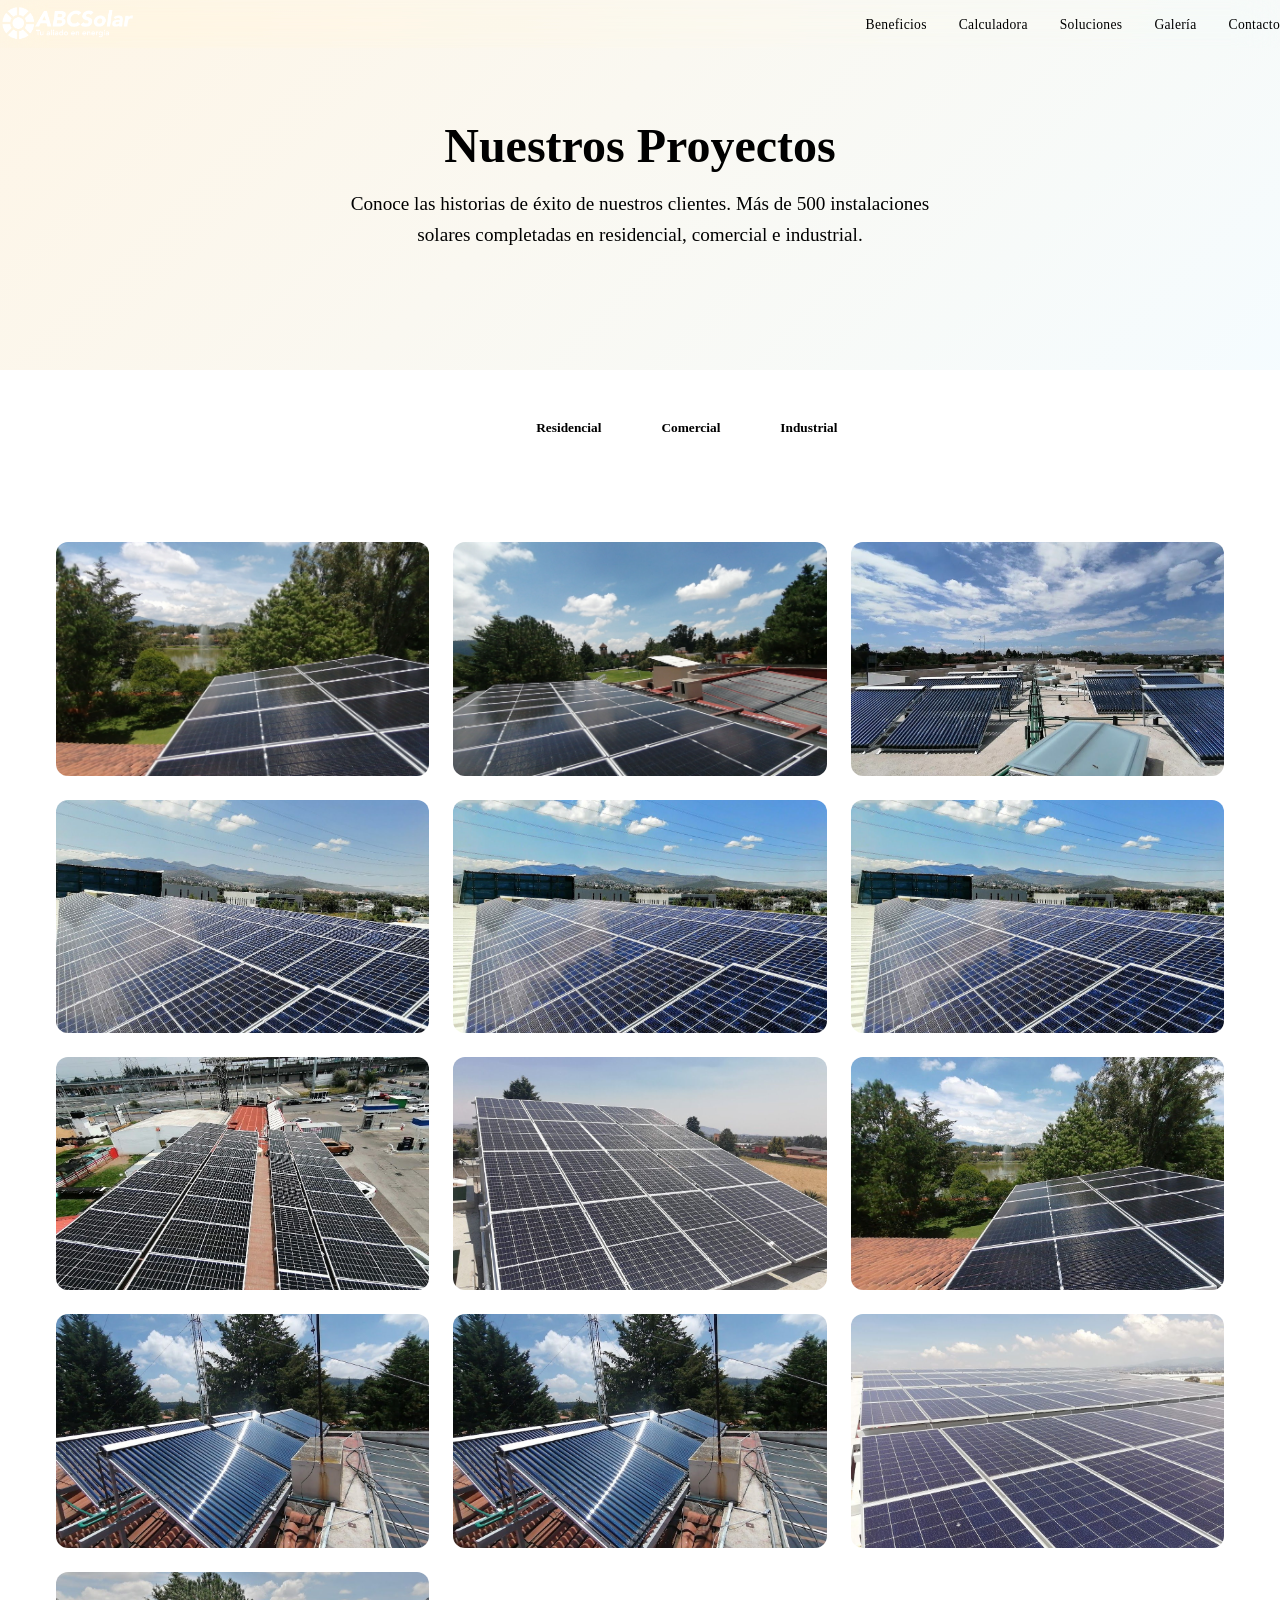
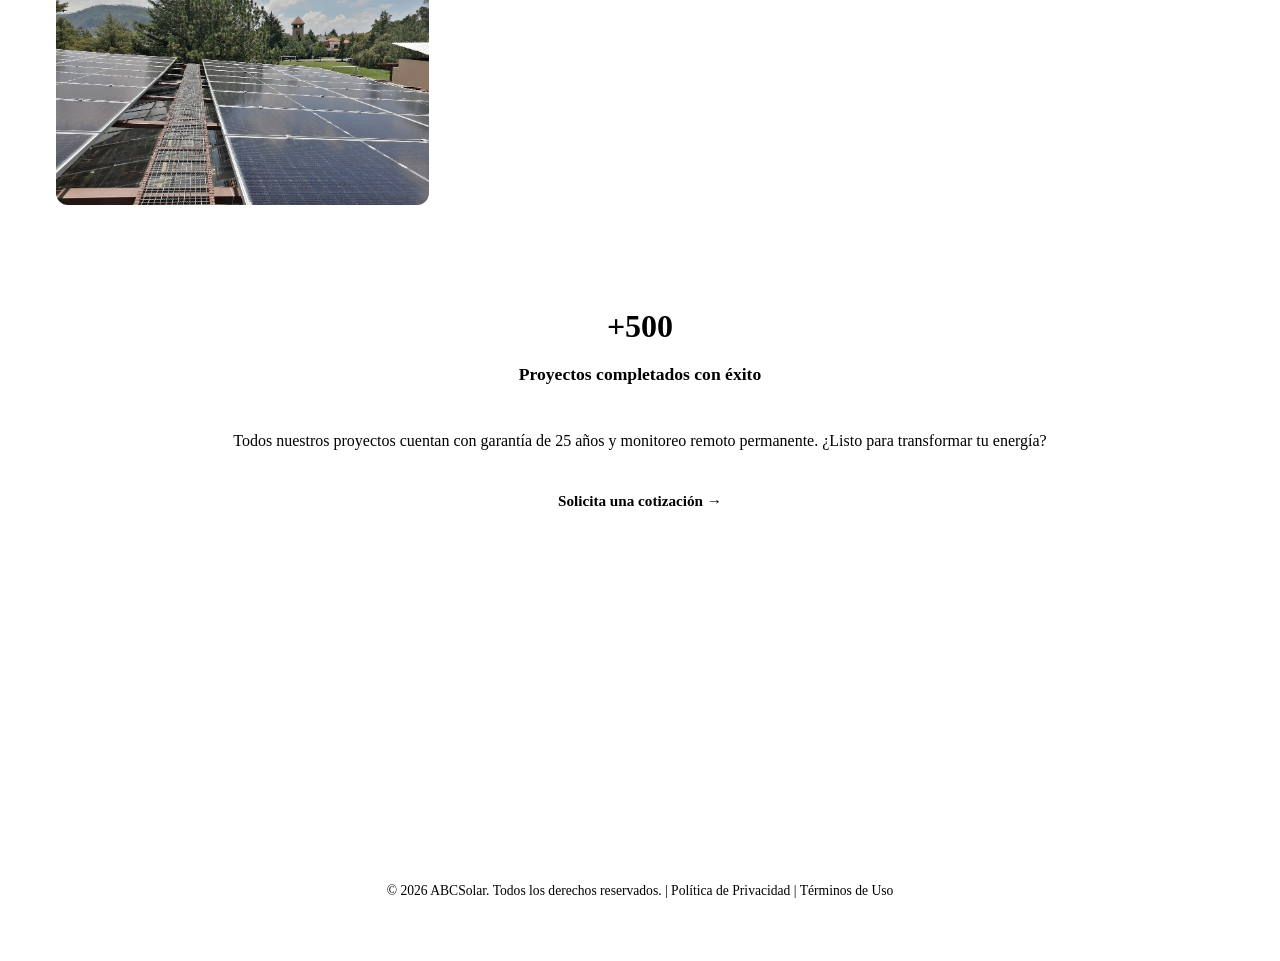
==== galeria.html @ 16ef7f69 "Add files via upload" ====
<!DOCTYPE html>
<html lang="es">
<head>
  <meta charset="UTF-8">
  <meta name="viewport" content="width=device-width, initial-scale=1.0">
  <title>Galería de Proyectos | ABCSolar</title>
  <meta name="description" content="Conoce nuestros proyectos solares completados. +500 instalaciones de éxito en residencial, comercial e industrial.">
  <link rel="stylesheet" href="assets/css/base.css">
  <link rel="stylesheet" href="assets/css/components.css">
  <link rel="stylesheet" href="assets/css/sections.css">
  <link rel="stylesheet" href="assets/css/responsive.css">
  <link rel="stylesheet" href="assets/css/animations.css">
  <style>
    .gallery-full {
      display: grid;
      grid-template-columns: repeat(auto-fit, minmax(300px, 1fr));
      gap: 24px;
      padding: 56px;
      max-width: 1400px;
      margin: 0 auto;
    }

    .gallery-item {
      position: relative;
      overflow: hidden;
      border-radius: 12px;
      aspect-ratio: 16/10;
      cursor: pointer;
      transition: transform 0.3s ease;
    }

    .gallery-item:hover {
      transform: scale(1.05);
    }

    .gallery-item img {
      width: 100%;
      height: 100%;
      object-fit: cover;
    }

    .gallery-item-overlay {
      position: absolute;
      inset: 0;
      background: rgba(0,0,0,0.5);
      display: flex;
      flex-direction: column;
      justify-content: flex-end;
      padding: 24px;
      opacity: 0;
      transition: opacity 0.3s ease;
    }

    .gallery-item:hover .gallery-item-overlay {
      opacity: 1;
    }

    .gallery-item-category {
      font-size: 0.75rem;
      font-weight: 700;
      letter-spacing: 2px;
      text-transform: uppercase;
      color: var(--sun);
      margin-bottom: 8px;
    }

    .gallery-item-title {
      font-size: 1.2rem;
      font-weight: 700;
      color: white;
      margin-bottom: 4px;
    }

    .gallery-item-desc {
      font-size: 0.9rem;
      color: rgba(255,255,255,0.9);
    }

    .filter-buttons {
      display: flex;
      gap: 12px;
      justify-content: center;
      flex-wrap: wrap;
      padding: 40px 56px;
      max-width: 1400px;
      margin: 0 auto;
    }

    .filter-btn {
      padding: 10px 24px;
      border: 2px solid var(--bdr);
      border-radius: 24px;
      background: transparent;
      color: var(--t1);
      font-weight: 600;
      cursor: pointer;
      transition: all 0.3s ease;
    }

    .filter-btn:hover,
    .filter-btn.active {
      background: var(--sun);
      color: white;
      border-color: var(--sun);
    }

    .gallery-stats {
      text-align: center;
      padding: 40px 56px;
      color: var(--t2);
    }

    @media (max-width: 768px) {
      .gallery-full {
        grid-template-columns: 1fr;
        padding: 20px;
        gap: 16px;
      }

      .filter-buttons {
        padding: 20px;
      }

      .gallery-stats {
        padding: 20px;
      }
    }
  </style>
</head>
<body>
  <!-- NAV -->
  <nav id="nav">
    <a href="index.html" class="nav-logo"><img src="public/logo-abc-full.png" id="navLogo" alt="ABCSolar" style="height:48px;width:auto;object-fit:contain"></a>
    <ul class="nav-links">
      <li><a href="index.html#beneficios">Beneficios</a></li>
      <li><a href="index.html#calculadora">Calculadora</a></li>
      <li><a href="index.html#para-quien">Soluciones</a></li>
      <li><a href="galeria.html">Galería</a></li>
      <li><a href="index.html#contacto">Contacto</a></li>
    </ul>
    <button class="ham" onclick="openMob()"><span></span><span></span><span></span></button>
  </nav>

  <!-- MOBILE MENU -->
  <div id="mobMenu" class="mob-menu">
    <a href="index.html#beneficios" onclick="closeMob()">Beneficios</a>
    <a href="index.html#calculadora" onclick="closeMob()">Calculadora</a>
    <a href="index.html#para-quien" onclick="closeMob()">Soluciones</a>
    <a href="galeria.html" onclick="closeMob()">Galería</a>
    <a href="index.html#contacto" onclick="closeMob()">Contacto</a>
  </div>

  <!-- HERO -->
  <section style="padding:120px 56px;text-align:center;background:linear-gradient(135deg,rgba(245,158,11,.1),rgba(56,189,248,.05))">
    <h1 style="font-family:'Playfair Display',serif;font-size:3rem;font-weight:900;margin-bottom:16px">Nuestros Proyectos</h1>
    <p style="font-size:1.2rem;color:var(--t2);max-width:600px;margin:0 auto">
      Conoce las historias de éxito de nuestros clientes. Más de 500 instalaciones solares completadas en residencial, comercial e industrial.
    </p>
  </section>

  <!-- FILTROS -->
  <div class="filter-buttons">
    <button class="filter-btn active" onclick="filterGallery('all')">Todos</button>
    <button class="filter-btn" onclick="filterGallery('residencial')">Residencial</button>
    <button class="filter-btn" onclick="filterGallery('comercial')">Comercial</button>
    <button class="filter-btn" onclick="filterGallery('industrial')">Industrial</button>
  </div>

  <!-- GALERÍA -->
  <div class="gallery-full">
    <!-- Residencial -->
    <div class="gallery-item residencial" onclick="viewImage(this)">
      <img loading="lazy" src="assets/images/projects/proyecto-residencial-1.jpg" alt="Casa con vista panorámica">
      <div class="gallery-item-overlay">
        <div class="gallery-item-category">Residencial</div>
        <div class="gallery-item-title">Casa con vista panorámica</div>
        <div class="gallery-item-desc">Instalación en zona premium con vista despejada</div>
      </div>
    </div>

    <div class="gallery-item residencial" onclick="viewImage(this)">
      <img loading="lazy" src="assets/images/projects/proyecto-residencial-2.jpg" alt="Casa moderna con paneles">
      <div class="gallery-item-overlay">
        <div class="gallery-item-category">Residencial</div>
        <div class="gallery-item-title">Casa moderna</div>
        <div class="gallery-item-desc">Integración perfecta de paneles solares</div>
      </div>
    </div>

    <div class="gallery-item residencial" onclick="viewImage(this)">
      <img loading="lazy" src="assets/images/projects/proyecto-residencial-3.jpg" alt="Vivienda residencial">
      <div class="gallery-item-overlay">
        <div class="gallery-item-category">Residencial</div>
        <div class="gallery-item-title">Vivienda residencial</div>
        <div class="gallery-item-desc">Sistema de energía limpia para el hogar</div>
      </div>
    </div>

    <!-- Comercial -->
    <div class="gallery-item comercial" onclick="viewImage(this)">
      <img loading="lazy" src="assets/images/projects/proyecto-comercial-1.jpg" alt="Instalación comercial">
      <div class="gallery-item-overlay">
        <div class="gallery-item-category">Comercial</div>
        <div class="gallery-item-title">Espacio comercial grande</div>
        <div class="gallery-item-desc">Instalación a gran escala para negocios</div>
      </div>
    </div>

    <div class="gallery-item comercial" onclick="viewImage(this)">
      <img loading="lazy" src="assets/images/projects/proyecto-comercial-2.jpg" alt="Edificio comercial">
      <div class="gallery-item-overlay">
        <div class="gallery-item-category">Comercial</div>
        <div class="gallery-item-title">Edificio comercial</div>
        <div class="gallery-item-desc">Múltiples paneles para máxima producción</div>
      </div>
    </div>

    <div class="gallery-item comercial" onclick="viewImage(this)">
      <img loading="lazy" src="assets/images/projects/proyecto-comercial-3.jpg" alt="Centro comercial">
      <div class="gallery-item-overlay">
        <div class="gallery-item-category">Comercial</div>
        <div class="gallery-item-title">Centro comercial</div>
        <div class="gallery-item-desc">Solución integral para negocios múltiples</div>
      </div>
    </div>

    <!-- Industrial -->
    <div class="gallery-item industrial" onclick="viewImage(this)">
      <img loading="lazy" src="assets/images/projects/proyecto-industrial-1.jpg" alt="Instalación industrial">
      <div class="gallery-item-overlay">
        <div class="gallery-item-category">Industrial</div>
        <div class="gallery-item-title">Nave industrial</div>
        <div class="gallery-item-desc">Sistema de alta capacidad para manufactura</div>
      </div>
    </div>

    <div class="gallery-item industrial" onclick="viewImage(this)">
      <img loading="lazy" src="assets/images/projects/proyecto-industrial-2.jpg" alt="Planta industrial">
      <div class="gallery-item-overlay">
        <div class="gallery-item-category">Industrial</div>
        <div class="gallery-item-title">Planta industrial</div>
        <div class="gallery-item-desc">Generación de energía a escala industrial</div>
      </div>
    </div>

    <!-- Techos -->
    <div class="gallery-item residencial" onclick="viewImage(this)">
      <img loading="lazy" src="assets/images/projects/proyecto-techo-1.jpg" alt="Instalación en techo">
      <div class="gallery-item-overlay">
        <div class="gallery-item-category">Residencial</div>
        <div class="gallery-item-title">Instalación en techo</div>
        <div class="gallery-item-desc">Aprovechamiento máximo del espacio disponible</div>
      </div>
    </div>

    <div class="gallery-item residencial" onclick="viewImage(this)">
      <img loading="lazy" src="assets/images/projects/proyecto-techo-2.jpg" alt="Techo solar">
      <div class="gallery-item-overlay">
        <div class="gallery-item-category">Residencial</div>
        <div class="gallery-item-title">Sistema en techo</div>
        <div class="gallery-item-desc">Instalación profesional y limpia</div>
      </div>
    </div>

    <!-- Detalles -->
    <div class="gallery-item industrial" onclick="viewImage(this)">
      <img loading="lazy" src="assets/images/projects/proyecto-detalle-1.jpg" alt="Detalle técnico">
      <div class="gallery-item-overlay">
        <div class="gallery-item-category">Industrial</div>
        <div class="gallery-item-title">Detalle de paneles</div>
        <div class="gallery-item-desc">Calidad y precisión en cada instalación</div>
      </div>
    </div>

    <div class="gallery-item comercial" onclick="viewImage(this)">
      <img loading="lazy" src="assets/images/projects/proyecto-panel-detalle.jpg" alt="Paneles en detalle">
      <div class="gallery-item-overlay">
        <div class="gallery-item-category">Comercial</div>
        <div class="gallery-item-title">Paneles profesionales</div>
        <div class="gallery-item-desc">Tecnología de punta en cada proyecto</div>
      </div>
    </div>

    <div class="gallery-item comercial" onclick="viewImage(this)">
      <img loading="lazy" src="assets/images/projects/proyecto-instalacion-1.jpg" alt="Proceso de instalación">
      <div class="gallery-item-overlay">
        <div class="gallery-item-category">Comercial</div>
        <div class="gallery-item-title">Instalación profesional</div>
        <div class="gallery-item-desc">Técnicos certificados en cada proyecto</div>
      </div>
    </div>
  </div>

  <!-- ESTADÍSTICAS -->
  <div class="gallery-stats">
    <div style="font-size:2rem;font-weight:900;color:var(--sun);margin-bottom:8px">+500</div>
    <div style="font-size:1.1rem;font-weight:600">Proyectos completados con éxito</div>
    <div style="margin-top:20px;padding-top:20px;border-top:1px solid var(--bdr)">
      <p>Todos nuestros proyectos cuentan con garantía de 25 años y monitoreo remoto permanente. ¿Listo para transformar tu energía?</p>
      <a href="index.html#contacto" class="btn-primary" style="margin-top:20px;display:inline-block">Solicita una cotización →</a>
    </div>
  </div>

  <!-- FOOTER -->
  <footer id="footer">
    <div class="footer-grid stg">
      <div>
        <div class="footer-logo"><img src="public/logo-abc-icon.png" id="footerLogo" alt="ABCSolar" style="height:60px;width:auto;object-fit:contain"></div>
        <p style="color:var(--t2);margin-top:16px;font-size:.95rem">Tu aliado en energía solar. Instalaciones profesionales con garantía real y atención post-venta activa.</p>
      </div>
      <div>
        <div class="footer-col-title">Navegación</div>
        <ul class="footer-links">
          <li><a href="index.html#beneficios">Beneficios</a></li>
          <li><a href="index.html#para-quien">Soluciones</a></li>
          <li><a href="index.html#calculadora">Calculadora</a></li>
          <li><a href="galeria.html">Galería de proyectos</a></li>
        </ul>
      </div>
      <div>
        <div class="footer-col-title">Contacto</div>
        <ul class="footer-links">
          <li><a href="tel:+527226220941">📞 7226220941</a></li>
          <li><a href="mailto:contacto@abcsolar.com.mx">✉️ contacto@abcsolar.com.mx</a></li>
          <li><a href="#contacto">📍 Toluca, Estado de México</a></li>
          <li><a href="https://wa.me/527226220941" target="_blank" rel="noopener">💬 WhatsApp</a></li>
        </ul>
      </div>
      <div>
        <div class="footer-col-title">Síguenos</div>
        <div class="footer-social">
          <a href="https://www.facebook.com/ABCSTechnologies" target="_blank" rel="noopener" class="soc-link" title="Facebook"><svg width="15" height="15" viewBox="0 0 24 24" fill="currentColor"><path d="M24 12.073c0-6.627-5.373-12-12-12s-12 5.373-12 12c0 5.99 4.388 10.954 10.125 11.854v-8.385H7.078v-3.47h3.047V9.43c0-3.007 1.792-4.669 4.533-4.669 1.312 0 2.686.235 2.686.235v2.953H15.83c-1.491 0-1.956.925-1.956 1.874v2.25h3.328l-.532 3.47h-2.796v8.385C19.612 23.027 24 18.062 24 12.073z"/></svg></a>
          <a href="https://www.instagram.com/abcsolar_/" target="_blank" rel="noopener" class="soc-link" title="Instagram"><svg width="15" height="15" viewBox="0 0 24 24" fill="currentColor"><path d="M12 2.163c3.204 0 3.584.012 4.85.07 3.252.148 4.771 1.691 4.919 4.919.058 1.265.069 1.645.069 4.849 0 3.205-.012 3.584-.069 4.849-.149 3.225-1.664 4.771-4.919 4.919-1.266.058-1.644.07-4.85.07-3.204 0-3.584-.012-4.849-.07-3.26-.149-4.771-1.699-4.919-4.92-.058-1.265-.07-1.644-.07-4.849 0-3.204.013-3.583.07-4.849.149-3.227 1.664-4.771 4.919-4.919 1.266-.057 1.645-.069 4.849-.069zM12 0C8.741 0 8.333.014 7.053.072 2.695.272.273 2.69.073 7.052.014 8.333 0 8.741 0 12c0 3.259.014 3.668.072 4.948.2 4.358 2.618 6.78 6.98 6.98C8.333 23.986 8.741 24 12 24c3.259 0 3.668-.014 4.948-.072 4.354-.2 6.782-2.618 6.979-6.98.059-1.28.073-1.689.073-4.948 0-3.259-.014-3.667-.072-4.947-.196-4.354-2.617-6.78-6.979-6.98C15.668.014 15.259 0 12 0zm0 5.838a6.162 6.162 0 100 12.324 6.162 6.162 0 000-12.324zM12 16a4 4 0 110-8 4 4 0 010 8zm6.406-11.845a1.44 1.44 0 100 2.881 1.44 1.44 0 000-2.881z"/></svg></a>
        </div>
      </div>
    </div>
    <div style="text-align:center;padding:32px;color:var(--t2);border-top:1px solid var(--bdr);margin-top:32px;font-size:.85rem">
      <p>© 2026 ABCSolar. Todos los derechos reservados. | <a href="#" style="color:var(--sun);text-decoration:none">Política de Privacidad</a> | <a href="#" style="color:var(--sun);text-decoration:none">Términos de Uso</a></p>
    </div>
  </footer>

  <script src="assets/js/nav-mobile.js"></script>
  <script>
    function filterGallery(category) {
      const items = document.querySelectorAll('.gallery-item');
      const buttons = document.querySelectorAll('.filter-btn');

      buttons.forEach(btn => btn.classList.remove('active'));
      event.target.classList.add('active');

      items.forEach(item => {
        if (category === 'all' || item.classList.contains(category)) {
          item.style.display = 'block';
          item.style.animation = 'fadeIn 0.3s ease';
        } else {
          item.style.display = 'none';
        }
      });
    }

    function viewImage(element) {
      const img = element.querySelector('img').src;
      const title = element.querySelector('.gallery-item-title').textContent;
      alert(`${title}\n\nVer en tamaño completo.\n\n(Esta funcionalidad se puede expandir con lightbox)`);
    }
  </script>
</body>
</html>
---- assets/css/base.css ----
/* ══════════════════════════════════════════════════════════════════════
   BASE STYLES — Reset & Foundations
═════════════════════════════════════════════════════════════════════ */

*,
*::before,
*::after {
  box-sizing: border-box;
  margin: 0;
  padding: 0;
}

html {
  scroll-behavior: smooth;
}

body {
  font-family: var(--ff-body);
  background: var(--bg0);
  color: var(--t1);
  overflow-x: hidden;
  transition: background var(--transition-normal), color var(--transition-normal);
  line-height: 1.6;
}

h1,
h2,
h3,
h4,
h5,
h6 {
  font-family: var(--ff-display);
  color: var(--t0);
  line-height: 1.1;
  font-weight: 900;
}

a {
  text-decoration: none;
  color: inherit;
}

img {
  display: block;
  width: 100%;
  object-fit: cover;
}

button {
  font-family: var(--ff-body);
  cursor: pointer;
}

input,
select,
textarea {
  font-family: var(--ff-body);
}

/* Accessibility */
@media (prefers-reduced-motion: reduce) {
  *,
  *::before,
  *::after {
    animation-duration: 0.01ms !important;
    animation-iteration-count: 1 !important;
    transition-duration: 0.01ms !important;
  }
}
---- assets/css/components.css ----
/* ══════════════════════════════════════════════════════════════════════
   COMPONENTS — Buttons, Cards, Nav, Forms
═════════════════════════════════════════════════════════════════════ */

/* ══ NAVIGATION ══ */
nav {
  position: fixed;
  top: 0;
  left: 0;
  right: 0;
  z-index: 300;
  display: flex;
  align-items: center;
  justify-content: space-between;
  gap: var(--space-lg);
  padding: var(--space-md) var(--space-6xl);
  background: var(--nav-bg);
  backdrop-filter: blur(20px) saturate(1.5);
  border-bottom: 1px solid var(--bdr);
  transition: padding var(--transition-normal), background var(--transition-normal);
}

nav.slim {
  padding: 10px var(--space-6xl);
}

.nav-logo img {
  height: 32px;
  filter: brightness(0) invert(1);
  transition: filter var(--transition-normal);
}

[data-theme="light"] .nav-logo img {
  filter: none;
}

.nav-links {
  display: flex;
  align-items: center;
  gap: 32px;
  list-style: none;
}

.nav-links a {
  font-size: 0.85rem;
  font-weight: 500;
  color: var(--t2);
  transition: color var(--transition-normal);
  letter-spacing: 0.3px;
}

.nav-links a:hover {
  color: var(--sun);
}

.nav-r {
  display: flex;
  align-items: center;
  gap: var(--space-md);
}

.ham {
  display: none;
  flex-direction: column;
  gap: 5px;
  cursor: pointer;
  padding: 4px;
}

.ham span {
  display: block;
  width: 22px;
  height: 2px;
  background: var(--t0);
  border-radius: 2px;
  transition: var(--transition-normal);
}

/* Mobile Menu */
.mob-menu {
  display: none;
  position: fixed;
  inset: 0;
  background: var(--bg0);
  z-index: 290;
  flex-direction: column;
  align-items: center;
  justify-content: center;
  gap: 32px;
}

.mob-menu.open {
  display: flex;
}

.mob-menu a {
  font-family: var(--ff-display);
  font-size: 2rem;
  font-weight: 700;
  color: var(--t0);
  transition: color var(--transition-normal);
}

.mob-menu a:hover {
  color: var(--sun);
}

.mob-close {
  position: absolute;
  top: 20px;
  right: 24px;
  font-size: 2rem;
  background: none;
  border: none;
  color: var(--t2);
  cursor: pointer;
}

/* ══ BUTTONS ══ */
.btn-cta {
  background: var(--sun);
  color: var(--tinv);
  padding: 10px 22px;
  border-radius: var(--radius-sm);
  font-weight: 700;
  font-size: 0.85rem;
  border: none;
  cursor: pointer;
  transition: background var(--transition-normal), transform var(--transition-fast),
    box-shadow var(--transition-normal);
  white-space: nowrap;
  font-family: var(--ff-body);
}

.btn-cta:hover {
  background: var(--sun-d);
  transform: translateY(-1px);
  box-shadow: 0 6px 20px var(--sun-glow);
}

.btn-primary {
  background: var(--sun);
  color: var(--tinv);
  padding: 15px 32px;
  border-radius: var(--radius-md);
  font-family: var(--ff-body);
  font-weight: 700;
  font-size: 0.95rem;
  border: none;
  cursor: pointer;
  display: inline-flex;
  align-items: center;
  gap: var(--space-sm);
  transition: transform var(--transition-normal), background var(--transition-normal),
    box-shadow var(--transition-normal);
}

.btn-primary:hover {
  background: var(--sun-d);
  transform: translateY(-2px);
  box-shadow: 0 10px 30px var(--sun-glow);
}

.btn-outline {
  background: transparent;
  color: var(--t0);
  padding: 15px 32px;
  border-radius: var(--radius-md);
  font-family: var(--ff-body);
  font-weight: 600;
  font-size: 0.95rem;
  border: 1px solid var(--bdr);
  cursor: pointer;
  display: inline-flex;
  align-items: center;
  gap: var(--space-sm);
  transition: border-color var(--transition-normal), background var(--transition-normal);
}

.btn-outline:hover {
  border-color: var(--sky);
  background: rgba(56, 189, 248, 0.06);
}

.theme-btn {
  width: 38px;
  height: 38px;
  border-radius: 50%;
  border: 1px solid var(--bdr);
  background: transparent;
  color: var(--t1);
  cursor: pointer;
  display: flex;
  align-items: center;
  justify-content: center;
  font-size: 0.95rem;
  transition: border-color var(--transition-normal), transform var(--transition-slow),
    background var(--transition-normal);
}

.theme-btn:hover {
  border-color: var(--sun);
  transform: rotate(30deg);
  background: var(--sun-glow);
}

/* ══ CARDS ══ */
.card {
  background: var(--card);
  border: 1px solid var(--bdr);
  border-radius: var(--radius-xl);
  padding: 28px;
  position: relative;
  overflow: hidden;
  transition: transform var(--transition-slow), box-shadow var(--transition-slow),
    border-color var(--transition-slow);
}

.card:hover {
  transform: translateY(-4px);
  box-shadow: var(--shadow);
  border-color: var(--bdr-g);
}

/* ══ FORMS ══ */
.form {
  display: flex;
  flex-direction: column;
  gap: var(--space-md);
}

.form-row {
  display: grid;
  grid-template-columns: 1fr 1fr;
  gap: var(--space-md);
}

.form-field {
  display: flex;
  flex-direction: column;
  gap: 5px;
}

.form-field label {
  font-size: 0.78rem;
  font-weight: 600;
  color: var(--t2);
}

.form-field input,
.form-field select,
.form-field textarea {
  background: var(--inp);
  border: 1px solid var(--bdr);
  border-radius: var(--radius-lg);
  color: var(--t0);
  padding: 11px 14px;
  font-size: 0.92rem;
  outline: none;
  transition: border-color var(--transition-normal);
  resize: none;
}

.form-field input:placeholder,
.form-field textarea::placeholder {
  color: var(--t2);
}

.form-field input:focus,
.form-field select:focus,
.form-field textarea:focus {
  border-color: var(--sun);
}

.form-field select option {
  background: var(--card);
}

/* ══ THEME TOGGLE ══ */
.theme-btn:focus-visible {
  outline: 2px solid var(--sun);
  outline-offset: 6px;
}
---- assets/css/sections.css ----
/* ══════════════════════════════════════════════════════════════════════
   SECTIONS — Page Layouts (Hero, Benefits, Footer, etc.)
═════════════════════════════════════════════════════════════════════ */

/* SECTION BASE */
section {
  padding: 100px 56px;
  position: relative;
}

.s-tag {
  font-size: 0.72rem;
  font-weight: 700;
  letter-spacing: 3px;
  text-transform: uppercase;
  color: var(--sun);
  margin-bottom: 14px;
}

.s-title {
  font-size: clamp(2rem, 3vw, 3rem);
  font-weight: 900;
  letter-spacing: -1px;
}

.s-sub {
  font-size: 1rem;
  color: var(--t2);
  line-height: 1.8;
  margin-top: 14px;
  max-width: 540px;
  font-weight: 400;
}

/* ══ HERO SECTION ══ */
#hero {
  min-height: 100vh;
  position: relative;
  overflow: hidden;
  display: grid;
  grid-template-columns: 1fr 1fr;
  align-items: center;
  padding: 0 56px;
  padding-top: 88px;
}

.hero-bg {
  position: absolute;
  inset: 0;
  z-index: 0;
  background: radial-gradient(ellipse 70% 60% at 30% 50%, var(--g1), transparent 65%),
    radial-gradient(ellipse 50% 50% at 80% 30%, var(--g2), transparent 65%), var(--bg0);
  animation: heroPulse 9s ease-in-out infinite alternate;
}

@keyframes heroPulse {
  from {
    background: radial-gradient(ellipse 70% 60% at 30% 50%, rgba(245, 158, 11, 0.12),
        transparent 65%),
      radial-gradient(ellipse 50% 50% at 80% 30%, rgba(56, 189, 248, 0.08), transparent 65%),
      var(--bg0);
  }
  to {
    background: radial-gradient(ellipse 80% 65% at 35% 45%, rgba(245, 158, 11, 0.18),
        transparent 65%),
      radial-gradient(ellipse 55% 55% at 75% 35%, rgba(56, 189, 248, 0.12), transparent 65%),
      var(--bg0);
  }
}

.hero-grid-lines {
  position: absolute;
  inset: 0;
  z-index: 0;
  background-image: linear-gradient(rgba(56, 189, 248, 0.04) 1px, transparent 1px),
    linear-gradient(90deg, rgba(56, 189, 248, 0.04) 1px, transparent 1px);
  background-size: 70px 70px;
  mask-image: radial-gradient(ellipse 90% 90% at 50% 50%, black 20%, transparent 100%);
}

.hero-left {
  position: relative;
  z-index: 1;
  padding: 60px 0;
}

.hero-badge {
  display: inline-flex;
  align-items: center;
  gap: var(--space-sm);
  background: rgba(245, 158, 11, 0.1);
  border: 1px solid rgba(245, 158, 11, 0.3);
  border-radius: var(--radius-full);
  padding: 6px 16px;
  font-size: 0.78rem;
  font-weight: 600;
  color: var(--sun);
  letter-spacing: 0.5px;
  margin-bottom: 28px;
  animation: fadeUp 0.6s ease both;
}

.dot-pulse {
  width: 7px;
  height: 7px;
  background: var(--sun);
  border-radius: 50%;
  animation: pulse 1.6s infinite;
}

.hero-title {
  font-size: clamp(2.8rem, 4.5vw, 5.2rem);
  font-weight: 900;
  letter-spacing: -2px;
  margin-bottom: 22px;
  animation: fadeUp 0.7s ease 0.1s both;
}

.hero-title .line2 {
  color: var(--sun);
  display: block;
}

.hero-title .line3 {
  color: var(--sky);
  display: block;
}

.hero-desc {
  font-size: 1.05rem;
  color: var(--t2);
  line-height: 1.8;
  max-width: 480px;
  margin-bottom: 36px;
  animation: fadeUp 0.7s ease 0.2s both;
  font-weight: 400;
}

.hero-desc strong {
  color: var(--sun);
  font-weight: 700;
}

.hero-btns {
  display: flex;
  gap: 14px;
  flex-wrap: wrap;
  animation: fadeUp 0.7s ease 0.3s both;
}

.hero-stats {
  display: grid;
  grid-template-columns: repeat(2, 1fr);
  gap: 16px;
  margin-top: 52px;
  padding-top: 40px;
  border-top: 1px solid var(--bdr);
  animation: fadeUp 0.7s ease 0.45s both;
}

.stat-box {}

.stat-n {
  font-family: var(--ff-display);
  font-size: 2.4rem;
  font-weight: 900;
  color: var(--sun);
  line-height: 1;
}

.stat-l {
  font-size: 0.8rem;
  color: var(--t2);
  margin-top: 3px;
  font-weight: 400;
}

.hero-right {
  position: relative;
  z-index: 1;
  height: 100vh;
  padding: 88px 0 40px;
}

.hero-mosaic {
  display: grid;
  grid-template-columns: 1fr 1fr;
  grid-template-rows: 1fr 1fr 1fr;
  gap: 10px;
  height: 100%;
}

.mosaic-img {
  border-radius: var(--radius-xl);
  overflow: hidden;
  position: relative;
}

.mosaic-img img {
  width: 100%;
  height: 100%;
  object-fit: cover;
  transition: transform 0.5s;
}

.mosaic-img:hover img {
  transform: scale(1.05);
}

.mosaic-img.span2 {
  grid-column: 1 / 3;
}

.mosaic-img.tall {
  grid-row: 1 / 3;
}

.mosaic-overlay {
  position: absolute;
  inset: 0;
  background: linear-gradient(0deg, rgba(4, 8, 15, 0.7), transparent 60%);
  z-index: 1;
}

.mosaic-tag {
  position: absolute;
  bottom: 12px;
  left: 14px;
  z-index: 2;
  font-size: 0.72rem;
  font-weight: 700;
  letter-spacing: 1.5px;
  text-transform: uppercase;
  color: #fff;
  background: rgba(245, 158, 11, 0.85);
  padding: 4px 10px;
  border-radius: 4px;
}

/* ══ RIBBON ══ */
.ribbon {
  background: linear-gradient(90deg, var(--sun-d), var(--sun), var(--sun-d));
  padding: 11px 56px;
  display: flex;
  align-items: center;
  justify-content: center;
  gap: 10px;
  font-size: 0.85rem;
  font-weight: 600;
  color: var(--tinv);
  flex-wrap: wrap;
  text-align: center;
}

.ribbon strong {
  font-weight: 800;
}

/* ══ NUMBERS STRIP ══ */
#numbers {
  background: linear-gradient(135deg, var(--sun-d), var(--sun), #FCD34D);
  padding: 56px;
}

.numbers-grid {
  display: grid;
  grid-template-columns: repeat(4, 1fr);
  gap: 32px;
}

.num-item {
  text-align: center;
}

.num-val {
  font-family: var(--ff-display);
  font-size: 3.2rem;
  font-weight: 900;
  color: #fff;
  line-height: 1;
}

.num-label {
  font-size: 0.85rem;
  color: rgba(255, 255, 255, 0.8);
  margin-top: 6px;
  font-weight: 500;
}

/* ══ BENEFITS - BENTO GRID ══ */
#beneficios {
  background: var(--bg1);
}

.bento {
  display: grid;
  grid-template-columns: repeat(3, 1fr);
  gap: 16px;
  margin-top: 56px;
}

.bento-card {
  background: var(--card);
  border: 1px solid var(--bdr);
  border-radius: var(--radius-xl);
  padding: 28px;
  position: relative;
  overflow: hidden;
  transition: transform var(--transition-slow), box-shadow var(--transition-slow),
    border-color var(--transition-slow);
  cursor: default;
  display: flex;
  flex-direction: column;
  gap: var(--space-md);
}

.bento-card::before {
  content: '';
  position: absolute;
  top: 0;
  left: 0;
  right: 0;
  height: 3px;
  background: linear-gradient(90deg, var(--sun), var(--sky));
  opacity: 0;
  transition: opacity var(--transition-slow);
}

.bento-card:hover {
  transform: translateY(-5px);
  box-shadow: var(--shadow);
  border-color: var(--bdr-g);
}

.bento-card:hover::before {
  opacity: 1;
}

.bento-card.featured {
  grid-column: 1 / 2;
  grid-row: 1 / 3;
  background: linear-gradient(135deg, rgba(245, 158, 11, 0.12), rgba(56, 189, 248, 0.05));
  border-color: var(--bdr-g);
  justify-content: center;
  align-items: flex-start;
}

.bento-card.wide {
  grid-column: 2 / 4;
}

.bc-icon {
  font-size: 1.6rem;
  width: 48px;
  height: 48px;
  border-radius: var(--radius-lg);
  flex-shrink: 0;
  background: rgba(245, 158, 11, 0.1);
  border: 1px solid rgba(245, 158, 11, 0.2);
  display: flex;
  align-items: center;
  justify-content: center;
}

.bc-icon svg {
  width: 22px;
  height: 22px;
  stroke: var(--sun);
  fill: none;
  stroke-width: 2;
  stroke-linecap: round;
  stroke-linejoin: round;
}

.bc-title {
  font-family: var(--ff-display);
  font-size: 1.1rem;
  font-weight: 700;
  color: var(--t0);
  margin: 0;
}

.bc-text {
  font-size: 0.88rem;
  color: var(--t2);
  line-height: 1.65;
  margin: 0;
}

.bc-num {
  font-family: var(--ff-display);
  font-size: 5rem;
  font-weight: 900;
  color: var(--sun);
  line-height: 1;
}

.bc-header {
  display: flex;
  align-items: center;
  gap: 14px;
}

.bento-card.wide .wide-grid {
  display: grid;
  grid-template-columns: 1fr 1fr;
  gap: 24px;
}

.bento-card.wide .wide-item {
  display: flex;
  flex-direction: column;
  gap: 10px;
}

.bento-card.wide .bc-header {
  margin-bottom: 4px;
}

/* ══ FOOTER ══ */
footer {
  background: var(--bg0);
  border-top: 1px solid var(--bdr);
  padding: 64px 56px 28px;
}

[data-theme="dark"] footer {
  background: #020609;
}

.footer-grid {
  display: grid;
  grid-template-columns: 2.2fr 1fr 1fr 1fr;
  gap: 48px;
  margin-bottom: 48px;
}

.footer-logo img {
  height: 28px;
  filter: brightness(0) invert(1);
}

[data-theme="light"] .footer-logo img {
  filter: brightness(0);
}

.footer-desc {
  font-size: 0.86rem;
  color: var(--t2);
  line-height: 1.75;
  margin-top: 14px;
  max-width: 260px;
}

.footer-social {
  display: flex;
  gap: var(--space-sm);
  margin-top: 18px;
}

.soc-link {
  width: 34px;
  height: 34px;
  border: 1px solid var(--bdr);
  border-radius: var(--radius-md);
  display: flex;
  align-items: center;
  justify-content: center;
  color: var(--t2);
  transition: border-color var(--transition-normal), color var(--transition-normal),
    background var(--transition-normal);
}

.soc-link:hover {
  border-color: var(--sun);
  color: var(--sun);
  background: var(--sun-glow);
}

.footer-col-title {
  font-weight: 700;
  font-size: 0.86rem;
  color: var(--t0);
  margin-bottom: 16px;
}

.footer-links {
  list-style: none;
  display: flex;
  flex-direction: column;
  gap: 9px;
}

.footer-links a {
  font-size: 0.83rem;
  color: var(--t2);
  transition: color var(--transition-normal);
}

.footer-links a:hover {
  color: var(--sun);
}

.footer-bottom {
  border-top: 1px solid var(--bdr);
  padding-top: 22px;
  display: flex;
  justify-content: space-between;
  align-items: center;
  flex-wrap: wrap;
  gap: 10px;
  font-size: 0.78rem;
  color: var(--t2);
}

/* ══ FLOATING BUTTONS ══ */
.floats {
  position: fixed;
  bottom: 22px;
  right: 22px;
  z-index: 200;
  display: flex;
  flex-direction: column;
  gap: var(--space-sm);
  align-items: flex-end;
}

.float-btn {
  display: flex;
  align-items: center;
  gap: var(--space-sm);
  padding: 10px 16px;
  border-radius: var(--radius-full);
  font-family: var(--ff-body);
  font-weight: 700;
  font-size: 0.82rem;
  cursor: pointer;
  border: none;
  transition: transform var(--transition-normal), box-shadow var(--transition-normal);
}

.float-btn:hover {
  transform: translateY(-2px);
}

.fb-wa {
  background: #25D366;
  color: #fff;
  box-shadow: 0 4px 20px rgba(37, 211, 102, 0.4);
}

.fb-call {
  background: var(--sun);
  color: var(--tinv);
  box-shadow: 0 4px 20px var(--sun-glow);
}

/* ══ MOBILE CTA BAR ══ */
.mob-cta-bar {
  display: none;
  position: fixed;
  bottom: 0;
  left: 0;
  right: 0;
  z-index: 250;
  padding: 12px 16px;
  background: var(--bg0);
  border-top: 1px solid var(--bdr);
  gap: 10px;
  align-items: center;
}

@media (max-width: 768px) {
  .mob-cta-bar {
    display: flex;
  }

  .mob-cta-bar .btn-wa {
    flex: 1;
    display: flex;
    align-items: center;
    justify-content: center;
    gap: var(--space-sm);
    padding: 12px;
    border-radius: var(--radius-md);
    background: #25D366;
    color: #fff;
    font-family: var(--ff-body);
    font-weight: 700;
    font-size: 0.88rem;
  }

  .mob-cta-bar .btn-quote {
    flex: 1;
    display: flex;
    align-items: center;
    justify-content: center;
    gap: 6px;
    padding: 12px;
    border-radius: var(--radius-md);
    background: var(--sun);
    color: var(--tinv);
    font-family: var(--ff-body);
    font-weight: 700;
    font-size: 0.88rem;
  }

  body {
    padding-bottom: 72px;
  }

  .floats {
    bottom: 84px;
  }
}

/* ══════════════════════════════════════════════════════════════════════
   ADDITIONAL SECTION STYLES — All sections from original reference
═════════════════════════════════════════════════════════════════════ */

/* ══ HERO RATING ══ */
.hero-rating {
  display: flex;
  align-items: center;
  gap: 10px;
  margin-bottom: 22px;
  animation: fadeUp 0.6s ease 0.05s both;
}

.rating-stars {
  display: flex;
  align-items: center;
  gap: 2px;
}

.rating-text {
  font-size: 0.82rem;
  color: var(--t2);
}

.rating-text strong {
  color: var(--t0);
}

/* ══ SCROLL ARROW ══ */
.scroll-arrow {
  display: inline-flex;
  align-items: center;
  gap: 8px;
  font-size: 0.78rem;
  color: var(--t2);
  cursor: pointer;
  margin-top: 28px;
  animation: fadeUp 0.7s ease 0.5s both;
  transition: color var(--transition-normal);
}

.scroll-arrow:hover {
  color: var(--sun);
}

.scroll-arrow svg {
  animation: scrollBounce 2s ease-in-out infinite;
}

/* ══ BRAND LOGOS STRIP ══ */
.logos-strip {
  background: var(--bg1);
  border-top: 1px solid var(--bdr);
  border-bottom: 1px solid var(--bdr);
  padding: 22px 56px;
  display: flex;
  align-items: center;
  gap: 32px;
  overflow: hidden;
}

.logos-label {
  font-size: 0.72rem;
  font-weight: 700;
  letter-spacing: 2px;
  text-transform: uppercase;
  color: var(--t2);
  white-space: nowrap;
  flex-shrink: 0;
}

.logos-track {
  display: flex;
  gap: 32px;
  align-items: center;
  overflow: hidden;
}

.brand-logo {
  display: flex;
  align-items: center;
  gap: 8px;
  font-size: 0.78rem;
  font-weight: 700;
  letter-spacing: 1px;
  color: var(--t2);
  white-space: nowrap;
  transition: color var(--transition-normal);
  flex-shrink: 0;
}

.brand-logo:hover {
  color: var(--sun);
}

.bl-dot {
  width: 6px;
  height: 6px;
  border-radius: 50%;
  background: var(--sun);
  flex-shrink: 0;
}

/* ══ VIDEO CTA ══ */
.video-hero {
  position: relative;
  min-height: 520px;
  display: flex;
  align-items: center;
  justify-content: center;
}

.video-play-btn {
  display: inline-flex;
  align-items: center;
  gap: 14px;
  background: rgba(255, 255, 255, 0.12);
  border: 2px solid rgba(255, 255, 255, 0.3);
  color: #fff;
  padding: 14px 28px;
  border-radius: var(--radius-full);
  font-family: var(--ff-body);
  font-weight: 700;
  font-size: 1rem;
  cursor: pointer;
  transition: background var(--transition-normal), border-color var(--transition-normal),
    transform var(--transition-normal);
  backdrop-filter: blur(8px);
}

.video-play-btn:hover {
  background: rgba(245, 158, 11, 0.2);
  border-color: var(--sun);
  transform: scale(1.04);
}

.play-ring {
  width: 52px;
  height: 52px;
  border-radius: 50%;
  background: var(--sun);
  display: flex;
  align-items: center;
  justify-content: center;
  flex-shrink: 0;
  animation: playPulse 2s ease-in-out infinite;
}

/* ══ VIDEO MODAL ══ */
.video-modal {
  position: fixed;
  inset: 0;
  z-index: 900;
  background: rgba(0, 0, 0, 0.88);
  display: flex;
  align-items: center;
  justify-content: center;
  opacity: 0;
  pointer-events: none;
  transition: opacity 0.3s;
  backdrop-filter: blur(6px);
}

.video-modal.open {
  opacity: 1;
  pointer-events: all;
  animation: vmFadeIn 0.3s ease;
}

.video-modal-inner {
  position: relative;
  width: min(860px, 94vw);
  aspect-ratio: 16/9;
  border-radius: var(--radius-xl);
  overflow: hidden;
  background: #000;
  box-shadow: 0 40px 100px rgba(0, 0, 0, 0.8);
}

.video-modal-close {
  position: absolute;
  top: -44px;
  right: 0;
  background: none;
  border: none;
  color: rgba(255, 255, 255, 0.7);
  font-size: 1.5rem;
  cursor: pointer;
  z-index: 1;
  padding: 4px 10px;
  transition: color var(--transition-fast);
}

.video-modal-close:hover {
  color: #fff;
}

/* ══ IMAGE BREAK (Parallax) ══ */
.img-break {
  position: relative;
  height: 360px;
  overflow: hidden;
}

.img-break img {
  width: 100%;
  height: 120%;
  object-fit: cover;
  object-position: center;
  position: absolute;
  top: -10%;
  will-change: transform;
}

.img-break-overlay {
  position: absolute;
  inset: 0;
  background: linear-gradient(135deg, rgba(4, 8, 15, 0.75), rgba(4, 8, 15, 0.45));
  display: flex;
  flex-direction: column;
  align-items: center;
  justify-content: center;
  gap: 24px;
  text-align: center;
  padding: 0 56px;
  z-index: 1;
}

.img-break-title {
  font-family: var(--ff-display);
  font-size: clamp(1.6rem, 3vw, 2.6rem);
  font-weight: 900;
  color: #fff;
  letter-spacing: -1px;
  line-height: 1.15;
}

.img-break-title span {
  color: var(--sun);
}

/* ══ PARA QUIÉN (TABS) ══ */
#para-quien {
  background: var(--bg0);
}

.tabs {
  display: flex;
  gap: 10px;
  margin-top: 40px;
  flex-wrap: wrap;
}

.tab-btn {
  display: inline-flex;
  align-items: center;
  gap: 8px;
  padding: 10px 22px;
  border-radius: var(--radius-sm);
  border: 1px solid var(--bdr);
  background: transparent;
  color: var(--t2);
  font-family: var(--ff-body);
  font-weight: 600;
  font-size: 0.88rem;
  cursor: pointer;
  transition: all var(--transition-normal);
}

.tab-btn svg {
  width: 16px;
  height: 16px;
  stroke: currentColor;
  fill: none;
  stroke-width: 2;
  stroke-linecap: round;
  stroke-linejoin: round;
}

.tab-btn.active,
.tab-btn:hover {
  background: var(--sun);
  border-color: var(--sun);
  color: var(--tinv);
}

.tab-content {
  display: none;
  grid-template-columns: 1fr 1fr;
  gap: 56px;
  align-items: center;
  margin-top: 40px;
  animation: fadeUp 0.5s ease both;
}

.tab-content.active {
  display: grid;
}

.tab-img {
  border-radius: var(--radius-2xl);
  overflow: hidden;
  aspect-ratio: 4/3;
}

.tab-img img {
  width: 100%;
  height: 100%;
  object-fit: cover;
  transition: transform 0.6s;
}

.tab-img:hover img {
  transform: scale(1.04);
}

.tab-type {
  font-size: 0.72rem;
  font-weight: 700;
  letter-spacing: 3px;
  text-transform: uppercase;
  color: var(--sun);
  margin-bottom: 12px;
}

.tab-title {
  font-family: var(--ff-display);
  font-size: clamp(1.5rem, 2.5vw, 2rem);
  font-weight: 800;
  color: var(--t0);
  margin-bottom: 16px;
  line-height: 1.2;
}

.tab-desc {
  font-size: 0.92rem;
  color: var(--t2);
  line-height: 1.8;
  margin-bottom: 24px;
}

.tab-list {
  list-style: none;
  display: flex;
  flex-direction: column;
  gap: 12px;
}

.tab-list li {
  display: flex;
  align-items: flex-start;
  gap: 10px;
  font-size: 0.9rem;
  color: var(--t1);
  line-height: 1.5;
}

.tab-list li::before {
  content: '✓';
  color: var(--sun);
  font-weight: 700;
  flex-shrink: 0;
  margin-top: 1px;
}

/* ══ PROCESO ══ */
#proceso {
  background: var(--bg1);
  overflow: hidden;
}

.proceso-track {
  display: grid;
  grid-template-columns: repeat(5, 1fr);
  gap: 16px;
  margin-top: 56px;
  overflow-x: auto;
  padding-bottom: 10px;
}

.step-card {
  background: var(--card);
  border: 1px solid var(--bdr);
  border-radius: var(--radius-xl);
  padding: 28px 22px;
  position: relative;
  display: flex;
  flex-direction: column;
  gap: 14px;
  transition: transform var(--transition-slow), border-color var(--transition-slow),
    box-shadow var(--transition-slow);
  min-width: 200px;
}

.step-card:hover {
  transform: translateY(-5px);
  border-color: var(--bdr-g);
  box-shadow: var(--shadow);
}

.step-num {
  font-family: var(--ff-display);
  font-size: 2.5rem;
  font-weight: 900;
  color: rgba(245, 158, 11, 0.15);
  line-height: 1;
  position: absolute;
  top: 18px;
  right: 20px;
}

.step-icon {
  width: 48px;
  height: 48px;
  border-radius: var(--radius-lg);
  background: rgba(245, 158, 11, 0.1);
  border: 1px solid rgba(245, 158, 11, 0.2);
  display: flex;
  align-items: center;
  justify-content: center;
  flex-shrink: 0;
}

.step-icon svg {
  width: 22px;
  height: 22px;
  stroke: var(--sun);
  fill: none;
  stroke-width: 2;
  stroke-linecap: round;
  stroke-linejoin: round;
}

.step-title {
  font-family: var(--ff-display);
  font-size: 1rem;
  font-weight: 700;
  color: var(--t0);
}

.step-text {
  font-size: 0.84rem;
  color: var(--t2);
  line-height: 1.65;
  margin: 0;
}

.step-arrow {
  margin-top: auto;
  font-size: 1.2rem;
  color: var(--sun);
  font-weight: 700;
}

/* ══ CALCULADORA ══ */
#calculadora {
  background: var(--bg0);
}

.calc-layout {
  display: grid;
  grid-template-columns: 1.2fr 1fr;
  gap: 48px;
  margin-top: 52px;
  align-items: start;
}

.calc-box {
  background: var(--card);
  border: 1px solid var(--bdr);
  border-radius: var(--radius-2xl);
  padding: 36px;
  display: flex;
  flex-direction: column;
  gap: 22px;
}

.cfield {
  display: flex;
  flex-direction: column;
  gap: 7px;
}

.cfield label {
  font-size: 0.8rem;
  font-weight: 600;
  color: var(--t2);
}

.cfield input,
.cfield select {
  background: var(--inp);
  border: 1px solid var(--bdr);
  border-radius: var(--radius-lg);
  color: var(--t0);
  padding: 12px 14px;
  font-size: 0.95rem;
  outline: none;
  font-family: var(--ff-body);
  transition: border-color var(--transition-normal);
  width: 100%;
}

.cfield input:focus,
.cfield select:focus {
  border-color: var(--sun);
}

.cfield select option {
  background: var(--card);
}

.tariff-note {
  font-size: 0.74rem;
  color: var(--t2);
  line-height: 1.5;
  padding: 8px 10px;
  background: rgba(245, 158, 11, 0.06);
  border-radius: var(--radius-sm);
  margin-top: 4px;
}

/* Range slider */
.range-input {
  -webkit-appearance: none;
  appearance: none;
  width: 100%;
  height: 6px;
  border-radius: 3px;
  background: linear-gradient(to right, var(--sun) 0%, var(--sun) 67%, var(--bdr) 67%, var(--bdr) 100%);
  outline: none;
  cursor: pointer;
}

.range-input::-webkit-slider-thumb {
  -webkit-appearance: none;
  appearance: none;
  width: 20px;
  height: 20px;
  border-radius: 50%;
  background: var(--sun);
  cursor: pointer;
  box-shadow: 0 2px 10px var(--sun-glow);
  border: 2px solid #fff;
}

.range-input::-moz-range-thumb {
  width: 20px;
  height: 20px;
  border-radius: 50%;
  background: var(--sun);
  cursor: pointer;
  border: 2px solid #fff;
}

/* Calculator results */
.res-grid {
  display: grid;
  grid-template-columns: repeat(3, 1fr);
  gap: 12px;
}

.res-card {
  background: var(--bg2);
  border: 1px solid var(--bdr);
  border-radius: var(--radius-lg);
  padding: 14px;
  text-align: center;
}

.res-ico {
  font-size: 1.4rem;
  margin-bottom: 6px;
}

.res-lbl {
  font-size: 0.7rem;
  color: var(--t2);
  font-weight: 600;
  text-transform: uppercase;
  letter-spacing: 0.5px;
  margin-bottom: 6px;
}

.res-val {
  font-family: var(--ff-display);
  font-size: 1.2rem;
  font-weight: 800;
  color: var(--sun);
  line-height: 1;
}

.res-sub {
  font-size: 0.7rem;
  color: var(--t2);
  margin-top: 3px;
}

/* Requirements panel */
.req-panel {
  background: linear-gradient(135deg, rgba(56, 189, 248, 0.06), rgba(56, 189, 248, 0.02));
  border: 1px solid rgba(56, 189, 248, 0.18);
  border-radius: var(--radius-lg);
  padding: 18px;
}

.req-title {
  font-size: 0.82rem;
  font-weight: 700;
  color: var(--sky);
  margin-bottom: 14px;
}

.req-grid {
  display: grid;
  grid-template-columns: 1fr 1fr;
  gap: 12px;
}

.req-item-label {
  font-size: 0.72rem;
  color: var(--t2);
  font-weight: 500;
}

.req-item-val {
  font-size: 1rem;
  font-weight: 700;
  color: var(--t0);
  margin-top: 2px;
}

/* Calculator info column */
.calc-info-col {
  display: flex;
  flex-direction: column;
  gap: 16px;
}

.info-card {
  background: var(--card);
  border: 1px solid var(--bdr);
  border-radius: var(--radius-xl);
  padding: 20px;
  display: flex;
  align-items: flex-start;
  gap: 14px;
  transition: border-color var(--transition-normal), transform var(--transition-slow);
}

.info-card:hover {
  border-color: var(--bdr-g);
  transform: translateX(4px);
}

.ic-icon {
  font-size: 1.6rem;
  flex-shrink: 0;
}

.ic-title {
  font-weight: 700;
  font-size: 0.9rem;
  color: var(--t0);
  margin-bottom: 6px;
}

.ic-text {
  font-size: 0.82rem;
  color: var(--t2);
  line-height: 1.6;
  margin: 0;
}

/* ══ COBERTURA NACIONAL ══ */
#cobertura {
  background: var(--bg1);
}

.cob-layout {
  display: grid;
  grid-template-columns: 1fr 1fr;
  gap: 56px;
  margin-top: 52px;
  align-items: start;
}

.states-grid {
  display: grid;
  grid-template-columns: repeat(4, 1fr);
  gap: 8px;
  margin-bottom: 20px;
}

.stt {
  padding: 8px 10px;
  border-radius: var(--radius-sm);
  font-size: 0.72rem;
  font-weight: 600;
  text-align: center;
  background: var(--card);
  border: 1px solid var(--bdr);
  color: var(--t2);
  transition: all var(--transition-normal);
}

.stt.on {
  background: rgba(245, 158, 11, 0.12);
  border-color: rgba(245, 158, 11, 0.4);
  color: var(--sun);
}

/* Cobertura legend */
.cob-legend {
  display: flex;
  gap: 20px;
  margin-bottom: 20px;
}

.cob-legend-item {
  display: flex;
  align-items: center;
  gap: 8px;
  font-size: 0.75rem;
  color: var(--t2);
}

.cob-legend-sq {
  width: 14px;
  height: 14px;
  border-radius: 3px;
  flex-shrink: 0;
}

/* CO2 badge */
.co2-badge {
  display: inline-flex;
  align-items: center;
  gap: 14px;
  background: rgba(56, 189, 248, 0.06);
  border: 1px solid rgba(56, 189, 248, 0.2);
  border-radius: var(--radius-xl);
  padding: 14px 18px;
  margin-top: 4px;
}

.co2-dot {
  width: 10px;
  height: 10px;
  border-radius: 50%;
  background: var(--sky);
  flex-shrink: 0;
  animation: pulse 1.8s infinite;
}

.co2-badge-num {
  font-family: var(--ff-display);
  font-size: 1.5rem;
  font-weight: 900;
  color: var(--sky);
  letter-spacing: -0.5px;
}

.co2-badge-lbl {
  font-size: 0.66rem;
  color: var(--t2);
  margin-top: 2px;
}

/* Coverage stats */
.cob-stats {
  display: flex;
  flex-direction: column;
  gap: 28px;
}

.cob-stat-big .n {
  font-family: var(--ff-display);
  font-size: 4rem;
  font-weight: 900;
  color: var(--sun);
  line-height: 1;
}

.cob-stat-big .l {
  font-size: 1rem;
  font-weight: 700;
  color: var(--t0);
  margin-top: 4px;
  margin-bottom: 12px;
}

.cob-stat-big .d {
  font-size: 0.86rem;
  color: var(--t2);
  line-height: 1.7;
}

.cob-mini-grid {
  display: grid;
  grid-template-columns: 1fr 1fr;
  gap: 14px;
}

.cob-mini {
  background: var(--card);
  border: 1px solid var(--bdr);
  border-radius: var(--radius-xl);
  padding: 20px 18px;
  transition: border-color var(--transition-normal);
}

.cob-mini:hover {
  border-color: var(--bdr-g);
}

.cob-mini.sky {
  background: rgba(56, 189, 248, 0.05);
  border-color: rgba(56, 189, 248, 0.18);
}

.cob-mini .n {
  font-family: var(--ff-display);
  font-size: 1.8rem;
  font-weight: 900;
  color: var(--sun);
  line-height: 1;
}

.cob-mini.sky .n {
  color: var(--sky);
}

.cob-mini .l {
  font-size: 0.74rem;
  color: var(--t2);
  margin-top: 6px;
  line-height: 1.4;
}

/* ══ GALLERY PROYECTOS ══ */
#proyectos {
  background: var(--bg0);
}

.gallery {
  display: grid;
  grid-template-columns: 2fr 1fr 1fr;
  grid-template-rows: auto auto;
  gap: 14px;
}

.g-item {
  border-radius: var(--radius-xl);
  overflow: hidden;
  position: relative;
  cursor: pointer;
  min-height: 220px;
}

.g-item img {
  width: 100%;
  height: 100%;
  object-fit: cover;
  transition: transform 0.6s ease;
}

.g-item:hover img {
  transform: scale(1.05);
}

.g-item.g1 { grid-column: 1; grid-row: 1 / 3; min-height: 460px; }
.g-item.g2 { grid-column: 2; grid-row: 1; }
.g-item.g3 { grid-column: 3; grid-row: 1; }
.g-item.g4 { grid-column: 2; grid-row: 2; }
.g-item.g5 { grid-column: 3; grid-row: 2; }
.g-item.g6 { grid-column: 1 / 4; min-height: 200px; }

.g-overlay {
  position: absolute;
  inset: 0;
  background: linear-gradient(0deg, rgba(4, 8, 15, 0.85) 0%, transparent 60%);
  z-index: 1;
  transition: opacity var(--transition-slow);
}

.g-item:hover .g-overlay {
  opacity: 0.8;
}

.g-info {
  position: absolute;
  bottom: 16px;
  left: 16px;
  z-index: 2;
}

.g-tag {
  font-size: 0.65rem;
  font-weight: 700;
  letter-spacing: 1.5px;
  text-transform: uppercase;
  color: var(--sun);
  background: rgba(245, 158, 11, 0.2);
  border: 1px solid rgba(245, 158, 11, 0.4);
  padding: 3px 8px;
  border-radius: 4px;
  display: inline-block;
  margin-bottom: 6px;
}

.g-title {
  font-family: var(--ff-display);
  font-size: 0.95rem;
  font-weight: 700;
  color: #fff;
}

.g-meta {
  font-size: 0.75rem;
  color: rgba(255, 255, 255, 0.65);
  margin-top: 3px;
}

/* ══ SPLIT — DIFERENCIADORES + CERTS ══ */
.split {
  display: grid;
  grid-template-columns: 1fr 1.4fr;
  min-height: 700px;
}

.split-img {
  position: relative;
  overflow: hidden;
}

.split-img img {
  width: 100%;
  height: 100%;
  object-fit: cover;
}

.split-img-overlay {
  position: absolute;
  inset: 0;
  background: linear-gradient(90deg, transparent 60%, var(--bg0));
}

.split-content {
  padding: 80px 64px;
  background: var(--bg0);
}

.diff-grid {
  display: grid;
  grid-template-columns: 1.4fr 1fr;
  gap: 40px;
  align-items: start;
}

/* Certifications */
.cert-list {
  display: flex;
  flex-direction: column;
  gap: 14px;
}

.cert-row {
  display: flex;
  align-items: center;
  gap: 14px;
  background: var(--card);
  border: 1px solid var(--bdr);
  border-radius: var(--radius-lg);
  padding: 12px 14px;
  transition: border-color var(--transition-normal), transform var(--transition-slow);
}

.cert-row:hover {
  border-color: var(--bdr-g);
  transform: translateX(4px);
}

.cert-name {
  font-weight: 700;
  font-size: 0.88rem;
  color: var(--t0);
}

.cert-desc {
  font-size: 0.76rem;
  color: var(--t2);
  margin-top: 2px;
  line-height: 1.4;
}

/* Members grid */
.members-grid {
  display: flex;
  flex-direction: column;
  gap: 10px;
}

.member-card {
  display: flex;
  align-items: center;
  gap: 10px;
  background: var(--card);
  border: 1px solid var(--bdr);
  border-radius: var(--radius-lg);
  padding: 10px 12px;
}

.member-icon {
  font-size: 1rem;
  flex-shrink: 0;
}

.member-name {
  font-weight: 700;
  font-size: 0.82rem;
  color: var(--t0);
}

.member-sub {
  font-size: 0.7rem;
  color: var(--t2);
}

/* Guarantee panel */
.guarantee-panel {
  background: linear-gradient(135deg, rgba(245, 158, 11, 0.12), rgba(56, 189, 248, 0.06));
  border: 1px solid var(--bdr-g);
  border-radius: var(--radius-2xl);
  padding: 28px;
  text-align: center;
  position: sticky;
  top: 100px;
}

.guar-num {
  font-family: var(--ff-display);
  font-size: 5rem;
  font-weight: 900;
  color: var(--sun);
  line-height: 1;
}

.guar-label {
  font-size: 0.82rem;
  color: var(--t1);
  margin-top: 8px;
  font-weight: 500;
}

.guar-stats {
  display: grid;
  grid-template-columns: repeat(3, 1fr);
  gap: 12px;
  margin-top: 24px;
  padding-top: 20px;
  border-top: 1px solid var(--bdr);
}

.gs-item {}
.gs-num {
  font-family: var(--ff-display);
  font-size: 1.2rem;
  font-weight: 800;
  color: var(--t0);
}

.gs-label {
  font-size: 0.68rem;
  color: var(--t2);
  margin-top: 2px;
}

/* ══ CLIENTES MARQUEE ══ */
#clientes {
  background: var(--bg1);
  overflow: hidden;
}

.clients-top {
  padding-left: 56px;
}

.clients-marquee {
  overflow: hidden;
  -webkit-mask: linear-gradient(90deg, transparent, #000 10%, #000 90%, transparent);
  mask: linear-gradient(90deg, transparent, #000 10%, #000 90%, transparent);
}

.clients-track {
  display: flex;
  gap: 0;
  animation: marqueeScroll 32s linear infinite;
  width: max-content;
}

.clients-track-r {
  animation-direction: reverse;
  animation-duration: 28s;
}

.clients-spacer {
  height: 14px;
}

.client-logo {
  display: flex;
  align-items: center;
  gap: 12px;
  padding: 14px 28px;
  border-right: 1px solid var(--bdr);
  white-space: nowrap;
  flex-shrink: 0;
}

.cl-dot {
  width: 8px;
  height: 8px;
  border-radius: 50%;
  background: var(--sun);
  flex-shrink: 0;
}

.cl-name {
  font-weight: 700;
  font-size: 0.88rem;
  color: var(--t1);
}

.cl-type {
  font-size: 0.72rem;
  color: var(--t2);
  margin-top: 2px;
}

/* Clients stats */
.clients-stats {
  display: grid;
  grid-template-columns: repeat(4, 1fr);
  gap: 24px;
  margin-top: 52px;
  padding: 32px 56px;
  background: var(--bg2);
  border-radius: var(--radius-2xl);
  margin-left: 56px;
  margin-right: 56px;
}

.cstat {
  text-align: center;
}

.cstat-n {
  font-family: var(--ff-display);
  font-size: 2.4rem;
  font-weight: 900;
  color: var(--sun);
  line-height: 1;
}

.cstat-l {
  font-size: 0.78rem;
  color: var(--t2);
  margin-top: 6px;
}

/* ══ ANTES / DESPUÉS ══ */
#antes-despues {
  background: var(--bg0);
}

.bill-wrap {
  display: grid;
  grid-template-columns: 1fr auto 1fr;
  gap: 28px;
  align-items: center;
  margin-top: 52px;
}

.bill-card {
  background: var(--card);
  border: 1px solid var(--bdr);
  border-radius: var(--radius-2xl);
  overflow: hidden;
}

.bill-antes {
  border-color: rgba(220, 38, 38, 0.25);
}

.bill-despues {
  border-color: rgba(34, 197, 94, 0.3);
}

.bill-head {
  display: flex;
  align-items: center;
  gap: 14px;
  padding: 20px 24px;
  border-bottom: 1px solid var(--bdr);
}

.bill-head-icon {
  width: 44px;
  height: 44px;
  border-radius: var(--radius-lg);
  display: flex;
  align-items: center;
  justify-content: center;
  flex-shrink: 0;
}

.bill-antes .bill-head-icon {
  background: rgba(220, 38, 38, 0.1);
  border: 1px solid rgba(220, 38, 38, 0.2);
}

.bill-antes .bill-head-icon svg {
  stroke: #DC2626;
  fill: none;
  stroke-width: 2;
  stroke-linecap: round;
  stroke-linejoin: round;
  width: 22px;
  height: 22px;
}

.bill-despues .bill-head-icon {
  background: rgba(34, 197, 94, 0.1);
  border: 1px solid rgba(34, 197, 94, 0.2);
}

.bill-despues .bill-head-icon svg {
  stroke: #22C55E;
  fill: none;
  stroke-width: 2;
  stroke-linecap: round;
  stroke-linejoin: round;
  width: 22px;
  height: 22px;
}

.bill-head-title {
  font-weight: 700;
  font-size: 0.92rem;
  color: var(--t0);
}

.bill-head-sub {
  font-size: 0.74rem;
  color: var(--t2);
  margin-top: 2px;
}

.bill-body {
  padding: 24px;
}

.bill-amount {
  font-family: var(--ff-display);
  font-size: 2.8rem;
  font-weight: 900;
  line-height: 1;
}

.bill-antes .bill-amount { color: #DC2626; }
.bill-despues .bill-amount { color: #22C55E; }

.bill-period {
  font-size: 0.75rem;
  color: var(--t2);
  margin-top: 4px;
  margin-bottom: 20px;
}

.bill-rows {
  display: flex;
  flex-direction: column;
  gap: 10px;
  padding-top: 16px;
  border-top: 1px solid var(--bdr);
}

.bill-row {
  display: flex;
  justify-content: space-between;
  font-size: 0.84rem;
  color: var(--t2);
}

.bill-row.savings {
  color: #22C55E;
  font-weight: 700;
  padding-top: 8px;
  border-top: 1px solid var(--bdr);
}

.bill-badge {
  display: flex;
  align-items: center;
  gap: 8px;
  margin-top: 16px;
  padding: 10px 14px;
  background: rgba(34, 197, 94, 0.08);
  border: 1px solid rgba(34, 197, 94, 0.2);
  border-radius: var(--radius-lg);
  font-size: 0.78rem;
  font-weight: 600;
  color: #22C55E;
}

.bill-arrow-col {
  display: flex;
  flex-direction: column;
  align-items: center;
  gap: 10px;
  color: var(--sun);
  font-size: 0.7rem;
  font-weight: 700;
  letter-spacing: 1px;
  text-align: center;
}

.bill-arrow-col svg {
  width: 28px;
  height: 28px;
  stroke: var(--sun);
  fill: none;
  stroke-width: 2;
  stroke-linecap: round;
  stroke-linejoin: round;
}

/* ══ TESTIMONIOS ══ */
#testimonios {
  background: var(--bg1);
  overflow: hidden;
}

.test-track {
  display: flex;
  gap: 24px;
  overflow-x: auto;
  scroll-snap-type: x mandatory;
  scroll-behavior: smooth;
  padding-bottom: 16px;
  margin-top: 40px;
  -webkit-overflow-scrolling: touch;
  scrollbar-width: none;
}

.test-track::-webkit-scrollbar {
  display: none;
}

.test-card {
  min-width: 380px;
  background: var(--card);
  border: 1px solid var(--bdr);
  border-radius: var(--radius-2xl);
  overflow: hidden;
  scroll-snap-align: start;
  flex-shrink: 0;
  transition: border-color var(--transition-normal), transform var(--transition-slow);
}

.test-card:hover {
  border-color: var(--bdr-g);
  transform: translateY(-4px);
}

.test-card-img {
  width: 100%;
  height: 200px;
  object-fit: cover;
  display: block;
}

.test-card-body {
  padding: 24px;
}

.stars {
  color: var(--sun);
  font-size: 1rem;
  letter-spacing: 2px;
  margin-bottom: 14px;
}

.test-text {
  font-size: 0.88rem;
  color: var(--t1);
  line-height: 1.75;
  margin-bottom: 20px;
  font-style: italic;
}

.test-author {
  display: flex;
  align-items: center;
  gap: 12px;
  padding-top: 16px;
  border-top: 1px solid var(--bdr);
}

.test-av {
  width: 40px;
  height: 40px;
  border-radius: 50%;
  background: linear-gradient(135deg, var(--sun), var(--sky));
  display: flex;
  align-items: center;
  justify-content: center;
  font-weight: 800;
  font-size: 0.78rem;
  color: var(--tinv);
  flex-shrink: 0;
}

.test-name {
  font-weight: 700;
  font-size: 0.88rem;
  color: var(--t0);
}

.test-role {
  font-size: 0.75rem;
  color: var(--t2);
  margin-top: 2px;
}

.test-nav {
  display: flex;
  gap: 10px;
  margin-top: 24px;
}

.test-nav button {
  width: 40px;
  height: 40px;
  border-radius: 50%;
  border: 1px solid var(--bdr);
  background: transparent;
  color: var(--t0);
  cursor: pointer;
  font-size: 1.1rem;
  display: flex;
  align-items: center;
  justify-content: center;
  transition: all var(--transition-normal);
}

.test-nav button:hover {
  border-color: var(--sun);
  color: var(--sun);
  background: var(--sun-glow);
}

/* ══ FAQ ══ */
#faq {
  background: var(--bg0);
  max-width: 760px;
  margin-left: auto;
  margin-right: auto;
}

.faq-wrap {
  display: flex;
  flex-direction: column;
  gap: 10px;
  margin-top: 44px;
}

.faq-item {
  background: var(--card);
  border: 1px solid var(--bdr);
  border-radius: var(--radius-xl);
  overflow: hidden;
  transition: border-color var(--transition-normal);
}

.faq-item.open {
  border-color: var(--bdr-g);
}

.faq-q {
  display: flex;
  justify-content: space-between;
  align-items: center;
  padding: 18px 22px;
  cursor: pointer;
  font-weight: 600;
  font-size: 0.92rem;
  color: var(--t0);
  user-select: none;
  gap: 14px;
  transition: color var(--transition-normal);
}

.faq-q:hover {
  color: var(--sun);
}

.faq-tog {
  font-size: 1.3rem;
  font-weight: 300;
  color: var(--sun);
  flex-shrink: 0;
  transition: transform var(--transition-normal);
}

.faq-item.open .faq-tog {
  transform: rotate(45deg);
}

.faq-a {
  max-height: 0;
  overflow: hidden;
  transition: max-height 0.4s ease, padding 0.3s ease;
  font-size: 0.88rem;
  color: var(--t2);
  line-height: 1.75;
  padding: 0 22px;
}

.faq-item.open .faq-a {
  max-height: 300px;
  padding: 0 22px 20px;
}

/* ══ CONTACT SECTION ══ */
#contacto {
  background: var(--bg1);
}

.contact-wrap {
  display: grid;
  grid-template-columns: 1fr 1.2fr;
  gap: 64px;
  align-items: start;
}

.contact-title {
  font-family: var(--ff-display);
  font-size: clamp(2rem, 3.2vw, 3rem);
  font-weight: 900;
  color: var(--t0);
  letter-spacing: -1.5px;
  margin: 16px 0 16px;
  line-height: 1.1;
}

.contact-sub {
  font-size: 0.9rem;
  color: var(--t2);
  line-height: 1.8;
  margin-bottom: 32px;
}

.check-list {
  display: flex;
  flex-direction: column;
  gap: 12px;
}

.check-item {
  display: flex;
  align-items: center;
  gap: 10px;
  font-size: 0.88rem;
  color: var(--t1);
  font-weight: 500;
}

.check-item::before {
  content: '✓';
  color: var(--sun);
  font-weight: 700;
  font-size: 1rem;
  flex-shrink: 0;
}

/* Form fields (used in contact) */
.ff {
  display: flex;
  flex-direction: column;
  gap: 6px;
}

.ff label {
  font-size: 0.78rem;
  font-weight: 600;
  color: var(--t2);
}

.ff input,
.ff select,
.ff textarea {
  background: var(--inp);
  border: 1px solid var(--bdr);
  border-radius: var(--radius-lg);
  color: var(--t0);
  padding: 12px 14px;
  font-size: 0.92rem;
  outline: none;
  font-family: var(--ff-body);
  transition: border-color var(--transition-normal);
  resize: vertical;
  width: 100%;
}

.ff input::placeholder,
.ff textarea::placeholder {
  color: var(--t2);
}

.ff input:focus,
.ff select:focus,
.ff textarea:focus {
  border-color: var(--sun);
}

.ff select option {
  background: var(--card);
}

.form-note {
  font-size: 0.74rem;
  color: var(--t2);
  text-align: center;
  margin-top: 4px;
}

/* Submit button states */
.btn-submitting {
  opacity: 0.8;
  cursor: wait;
}

.btn-success {
  background: #10B981 !important;
}

.submit-spinner {
  display: inline-block;
  width: 14px;
  height: 14px;
  border: 2px solid rgba(255,255,255,0.4);
  border-top-color: #fff;
  border-radius: 50%;
  animation: spin 0.8s linear infinite;
}

/* ══ RESPONSIVE — ADDITIONAL SECTIONS ══ */
@media (max-width: 1100px) {
  .proceso-track {
    grid-template-columns: repeat(3, 1fr);
  }

  .diff-grid {
    grid-template-columns: 1fr;
  }

  .split {
    grid-template-columns: 1fr;
  }

  .split-img {
    height: 360px;
  }

  .split-img-overlay {
    background: linear-gradient(180deg, transparent 40%, var(--bg0));
  }

  .clients-stats {
    grid-template-columns: repeat(2, 1fr);
  }

  .cob-layout {
    grid-template-columns: 1fr;
  }

  .bill-wrap {
    grid-template-columns: 1fr;
  }

  .bill-arrow-col {
    flex-direction: row;
    justify-content: center;
  }
}

@media (max-width: 768px) {
  .logos-strip {
    flex-direction: column;
    gap: 16px;
    text-align: center;
  }

  .logos-track {
    justify-content: center;
    flex-wrap: wrap;
  }

  .tab-content.active {
    grid-template-columns: 1fr;
  }

  .tab-img {
    aspect-ratio: 16/9;
  }

  .tabs {
    gap: 8px;
  }

  .tab-btn {
    font-size: 0.8rem;
    padding: 8px 14px;
  }

  .proceso-track {
    grid-template-columns: repeat(2, 1fr);
  }

  .calc-layout {
    grid-template-columns: 1fr;
  }

  .res-grid {
    grid-template-columns: 1fr;
  }

  .states-grid {
    grid-template-columns: repeat(4, 1fr);
    font-size: 0.65rem;
  }

  .gallery {
    grid-template-columns: 1fr 1fr;
  }

  .g-item.g1 { grid-column: 1 / 3; grid-row: auto; min-height: 260px; }
  .g-item.g6 { grid-column: 1 / 3; }

  .contact-wrap {
    grid-template-columns: 1fr;
    gap: 36px;
  }

  .form-row {
    grid-template-columns: 1fr;
  }

  .test-card {
    min-width: 300px;
  }

  .clients-stats {
    grid-template-columns: repeat(2, 1fr);
    margin-left: 16px;
    margin-right: 16px;
  }

  #faq {
    padding-left: 20px;
    padding-right: 20px;
  }
}

@media (max-width: 480px) {
  .proceso-track {
    grid-template-columns: 1fr;
  }

  .diff-grid {
    grid-template-columns: 1fr;
  }

  .cob-mini-grid {
    grid-template-columns: 1fr 1fr;
  }

  .gallery {
    grid-template-columns: 1fr;
  }

  .g-item.g1,
  .g-item.g6 {
    grid-column: 1;
  }
}
---- assets/css/responsive.css ----
/* ══════════════════════════════════════════════════════════════════════
   RESPONSIVE DESIGN — Breakpoints & Mobile-First
═════════════════════════════════════════════════════════════════════ */

/* Mobile First Approach */

/* EXTRA SMALL PHONES (320px - 374px) — FIX HORIZONTAL SCROLLING */
@media (max-width: 374px) {
  html, body {
    overflow-x: hidden;
    width: 100%;
    max-width: 100vw;
  }

  nav {
    padding: 12px 12px;
  }

  section {
    padding: 50px 12px;
    overflow-x: hidden;
  }

  .ribbon {
    padding: 8px 12px;
    font-size: 0.85rem;
  }

  #hero {
    padding: 80px 12px 40px;
  }

  .s-title {
    font-size: clamp(1.6rem, 5vw, 2.4rem);
  }

  .s-sub {
    font-size: 0.95rem;
  }

  .hero-stats {
    grid-template-columns: repeat(2, 1fr);
    gap: 8px;
  }

  .stat-box {
    gap: 4px;
  }

  .logo-strip {
    padding: 12px;
  }

  .numbers-grid {
    padding: 20px 12px;
  }

  .bento-card {
    padding: 20px;
  }

  .res-card {
    gap: 8px;
    padding: 14px;
  }

  .cstat {
    gap: 4px;
  }

  .form {
    padding: 20px;
  }

  .footer-grid {
    grid-template-columns: 1fr;
    gap: 24px;
  }

  /* Ensure no overflow on containers */
  [class*="track"],
  [class*="grid"],
  [class*="flex"] {
    overflow-x: hidden;
  }
}

/* TABLET (640px - 1024px) */
@media (max-width: 1100px) {
  section {
    padding: 60px 32px;
  }

  nav {
    padding: 12px 32px;
  }

  nav.slim {
    padding: 8px 32px;
  }

  .nav-links {
    display: none;
  }

  .ham {
    display: flex;
  }
}

/* TABLET HERO STACK (max 1100px) */
@media (max-width: 1100px) {
  #hero {
    grid-template-columns: 1fr;
    padding: 100px 32px 64px;
    min-height: auto;
  }

  .hero-right {
    height: 480px;
    padding: 0;
  }

  .hero-left {
    padding: 40px 0 32px;
  }

  .hero-stats {
    grid-template-columns: repeat(4, 1fr);
    gap: 10px;
  }

  .numbers-grid {
    grid-template-columns: repeat(2, 1fr);
    gap: 24px;
  }

  .bento {
    grid-template-columns: 1fr 1fr;
  }

  .bento-card.featured {
    grid-column: 1 / 3;
    grid-row: auto;
  }

  .bento-card.wide {
    grid-column: 1 / 3;
  }

  .footer-grid {
    grid-template-columns: 1fr 1fr;
    gap: 32px;
  }

  .gallery {
    grid-template-columns: 1fr 1fr;
  }

  .g-item.g1 {
    grid-column: 1 / 3;
    grid-row: auto;
    min-height: 300px;
  }

  .g-item.g6 {
    grid-column: 1 / 3;
  }
}

/* SMALL TABLET & LARGE PHONE (768px) */
@media (max-width: 768px) {
  html, body {
    overflow-x: hidden;
    width: 100%;
  }

  nav {
    padding: 12px 20px;
  }

  nav.slim {
    padding: 8px 20px;
  }

  .nav-links {
    display: none;
  }

  .ham {
    display: flex;
  }

  section {
    padding: 64px 20px;
    overflow-x: hidden;
  }

  .ribbon {
    padding: 10px 20px;
  }

  #hero {
    grid-template-columns: 1fr;
    padding: 88px 20px 48px;
  }

  .hero-right {
    height: 380px;
    padding: 0;
  }

  .hero-mosaic {
    grid-template-columns: 1fr 1fr;
    grid-template-rows: 1fr 1fr;
  }

  .mosaic-img.tall {
    grid-row: 1 / 3;
  }

  .mosaic-img.span2 {
    grid-column: 2 / 3;
    grid-row: 2 / 3;
  }

  .hero-stats {
    grid-template-columns: repeat(2, 1fr);
    gap: 14px;
  }

  #numbers {
    padding: 40px 20px;
  }

  .numbers-grid {
    grid-template-columns: repeat(2, 1fr);
    gap: 20px;
  }

  .bento {
    grid-template-columns: 1fr;
    margin-top: 36px;
  }

  .bento-card.featured,
  .bento-card.wide {
    grid-column: 1;
    grid-row: auto;
  }

  .bento-card.wide .wide-grid {
    grid-template-columns: 1fr;
  }

  .logos-strip {
    padding: 20px;
    flex-direction: column;
    gap: 14px;
    text-align: center;
  }

  .logos-track {
    flex-wrap: wrap;
    justify-content: center;
    gap: 16px;
  }

  .img-break {
    height: 260px;
  }

  .img-break-overlay {
    padding: 0 20px;
  }

  .tab-content.active {
    grid-template-columns: 1fr;
    gap: 28px;
  }

  .tab-img {
    aspect-ratio: 16/9;
  }

  .calc-layout {
    grid-template-columns: 1fr;
    gap: 28px;
  }

  .res-grid {
    grid-template-columns: 1fr;
    gap: 10px;
  }

  .cob-layout {
    grid-template-columns: 1fr;
    gap: 36px;
  }

  .states-grid {
    grid-template-columns: repeat(4, 1fr);
  }

  .gallery {
    grid-template-columns: 1fr;
    padding: 0 20px 40px;
  }

  .g-item.g1,
  .g-item.g6 {
    grid-column: 1;
  }

  .g-item.g1 {
    min-height: 280px;
  }

  .split {
    grid-template-columns: 1fr;
  }

  .split-img {
    height: 280px;
  }

  .split-content {
    padding: 48px 20px;
  }

  .diff-grid {
    grid-template-columns: 1fr;
    gap: 28px;
  }

  .guarantee-panel {
    position: static;
  }

  .clients-stats {
    grid-template-columns: repeat(2, 1fr);
    margin: 32px 20px 0;
    padding: 24px 20px;
    gap: 16px;
  }

  .cstat {
    gap: 6px;
  }

  .cstat-n {
    font-size: 1.8rem;
  }

  .cstat-l {
    font-size: 0.85rem;
    line-height: 1.2;
  }

  .clients-top {
    padding-left: 20px;
    padding-right: 20px;
  }

  .bill-wrap {
    grid-template-columns: 1fr;
    gap: 20px;
  }

  .bill-arrow-col {
    flex-direction: row;
    justify-content: center;
    padding: 10px 0;
  }

  .test-card {
    min-width: 300px;
  }

  .contact-wrap {
    grid-template-columns: 1fr;
    gap: 36px;
  }

  .form-row {
    grid-template-columns: 1fr;
  }

  .footer-grid {
    grid-template-columns: 1fr;
    gap: 28px;
  }

  .footer-bottom {
    flex-direction: column;
    text-align: center;
    gap: 14px;
  }

  /* Hide Elements on Mobile */
  .hide-mobile {
    display: none;
  }

  /* Adjust Text for Mobile */
  h1 {
    font-size: clamp(1.8rem, 6vw, 2.8rem);
  }

  h2 {
    font-size: clamp(1.4rem, 5vw, 2.2rem);
  }

  h3 {
    font-size: clamp(1.1rem, 4vw, 1.8rem);
  }
}

/* PHONE (480px & Below) */
@media (max-width: 480px) {
  nav {
    padding: 10px 16px;
  }

  section {
    padding: 40px 16px;
  }

  .form-row {
    grid-template-columns: 1fr;
  }

  /* Full Width Buttons */
  .btn-primary,
  .btn-outline,
  .btn-cta {
    width: 100%;
    justify-content: center;
  }

  /* Stack Layout */
  .split {
    grid-template-columns: 1fr;
  }

  .diff-grid {
    grid-template-columns: 1fr;
  }

  /* Reduce Padding on Small Screens */
  .card {
    padding: 20px;
  }

  /* Typography Scale for Mobile */
  h1 {
    font-size: 1.8rem;
  }

  h2 {
    font-size: 1.4rem;
  }

  h3 {
    font-size: 1.1rem;
  }

  /* Touch-friendly sizes */
  .theme-btn {
    width: 44px;
    height: 44px;
  }
}

/* LARGE SCREENS (1400px+) */
@media (min-width: 1400px) {
  body {
    font-size: 1.05rem;
  }

  section {
    padding: 120px 80px;
  }
}

/* PRINT STYLES */
@media print {
  nav,
  .floats,
  .mob-cta-bar,
  .ribbon,
  footer {
    display: none;
  }

  body {
    background: white;
    color: black;
  }

  a {
    text-decoration: underline;
  }
}

/* DARK MODE (if using prefers-color-scheme) */
@media (prefers-color-scheme: dark) {
  body {
    background: var(--bg0);
    color: var(--t1);
  }
}

@media (prefers-color-scheme: light) {
  body {
    background: var(--bg1);
    color: var(--t0);
  }
}

/* HIGH CONTRAST MODE */
@media (prefers-contrast: more) {
  :root {
    --bdr: rgba(56, 189, 248, 0.3);
    --shadow: 0 4px 12px rgba(0, 0, 0, 0.5);
  }

  .card {
    border-width: 2px;
  }
}

/* REDUCED MOTION */
@media (prefers-reduced-motion: reduce) {
  *,
  *::before,
  *::after {
    animation-duration: 0.01ms !important;
    animation-iteration-count: 1 !important;
    transition-duration: 0.01ms !important;
  }

  .scroll-bounce {
    animation: none;
  }

  .pulse {
    animation: none;
  }

  .reveal,
  .reveal-l,
  .reveal-r {
    opacity: 1 !important;
    transform: none !important;
    transition: none !important;
  }

  .stg > * {
    opacity: 1 !important;
    transform: none !important;
    transition: none !important;
  }
}

/* LANDSCAPE ORIENTATION */
@media (orientation: landscape) and (max-height: 600px) {
  nav {
    padding: 8px var(--space-4xl);
  }

  section {
    padding: 40px var(--space-6xl);
  }
}

/* HOVERABLE DEVICES (Desktop) */
@media (hover: hover) {
  .card:hover {
    transform: translateY(-4px);
  }

  .btn-primary:hover {
    transform: translateY(-2px);
  }
}

/* NO HOVER (Touch Devices) */
@media (hover: none) {
  .card:active {
    transform: translateY(-2px);
  }

  .btn-primary:active {
    transform: translateY(-1px);
  }
}
---- assets/css/animations.css ----
/* ══════════════════════════════════════════════════════════════════════
   ANIMATIONS — Keyframes & Motion
═════════════════════════════════════════════════════════════════════ */

/* Fade Up */
@keyframes fadeUp {
  from {
    opacity: 0;
    transform: translateY(28px);
  }
  to {
    opacity: 1;
    transform: translateY(0);
  }
}

.fade-up {
  animation: fadeUp 0.7s ease forwards;
}

/* Pulse */
@keyframes pulse {
  0%,
  100% {
    opacity: 1;
    transform: scale(1);
  }
  50% {
    opacity: 0.4;
    transform: scale(1.6);
  }
}

.pulse {
  animation: pulse 1.6s infinite;
}

/* Reveal Elements */
.reveal {
  opacity: 0;
  transform: translateY(28px);
  transition: opacity 0.7s ease, transform 0.7s ease;
}

.reveal.on {
  opacity: 1;
  transform: translateY(0);
}

.reveal-l {
  opacity: 0;
  transform: translateX(-30px);
  transition: opacity 0.7s ease, transform 0.7s ease;
}

.reveal-l.on {
  opacity: 1;
  transform: translateX(0);
}

.reveal-r {
  opacity: 0;
  transform: translateX(30px);
  transition: opacity 0.7s ease, transform 0.7s ease;
}

.reveal-r.on {
  opacity: 1;
  transform: translateX(0);
}

/* Staggered Animation */
.stg > * {
  opacity: 0;
  transform: translateY(20px);
  transition: opacity 0.5s ease, transform 0.5s ease;
}

.stg.on > *:nth-child(1) {
  opacity: 1;
  transform: none;
  transition-delay: 0.05s;
}

.stg.on > *:nth-child(2) {
  opacity: 1;
  transform: none;
  transition-delay: 0.13s;
}

.stg.on > *:nth-child(3) {
  opacity: 1;
  transform: none;
  transition-delay: 0.21s;
}

.stg.on > *:nth-child(4) {
  opacity: 1;
  transform: none;
  transition-delay: 0.29s;
}

.stg.on > *:nth-child(5) {
  opacity: 1;
  transform: none;
  transition-delay: 0.37s;
}

.stg.on > *:nth-child(6) {
  opacity: 1;
  transform: none;
  transition-delay: 0.45s;
}

.stg.on > *:nth-child(7) {
  opacity: 1;
  transform: none;
  transition-delay: 0.53s;
}

.stg.on > *:nth-child(8) {
  opacity: 1;
  transform: none;
  transition-delay: 0.61s;
}

.stg.on > *:nth-child(n+9) {
  opacity: 1;
  transform: none;
  transition-delay: 0.69s;
}

/* Scroll Bounce */
@keyframes scrollBounce {
  0%,
  100% {
    transform: translateY(0);
  }
  50% {
    transform: translateY(6px);
  }
}

.scroll-bounce {
  animation: scrollBounce 2s ease-in-out infinite;
}

/* Play Pulse */
@keyframes playPulse {
  0%,
  100% {
    box-shadow: 0 0 0 0 rgba(245, 158, 11, 0.4);
  }
  60% {
    box-shadow: 0 0 0 18px rgba(245, 158, 11, 0);
  }
}

.play-pulse {
  animation: playPulse 2.4s ease-in-out infinite;
}

/* Marquee Scroll */
@keyframes marqueeScroll {
  0% {
    transform: translateX(0);
  }
  100% {
    transform: translateX(-50%);
  }
}

.marquee {
  animation: marqueeScroll 50s linear infinite;
}

.marquee-reverse {
  animation-direction: reverse;
  animation-duration: 42s;
}

.marquee:hover {
  animation-play-state: paused;
}

/* Spin */
@keyframes spin {
  to {
    transform: rotate(360deg);
  }
}

.spin {
  animation: spin 0.7s linear infinite;
}

/* Video Modal Fade */
@keyframes vmFadeIn {
  from {
    opacity: 0;
  }
  to {
    opacity: 1;
  }
}

.vm-fade-in {
  animation: vmFadeIn 0.25s ease;
}
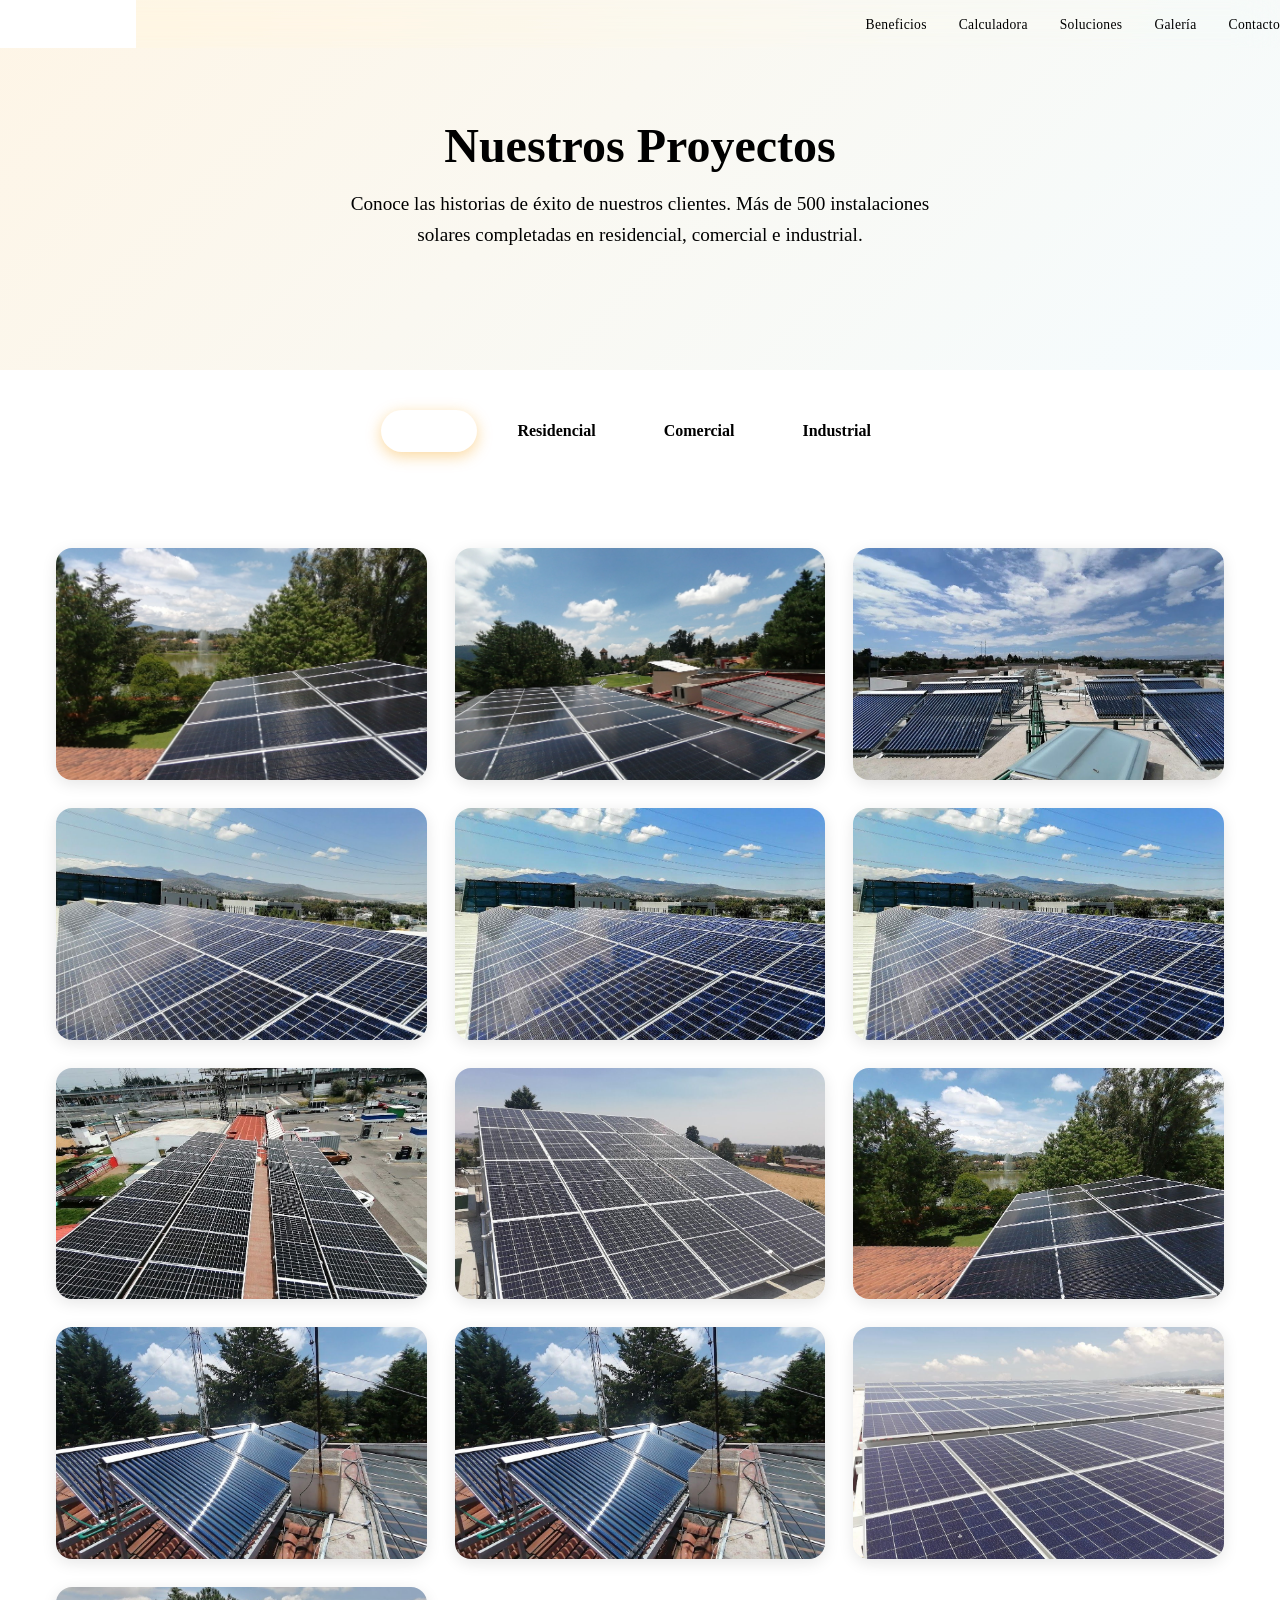
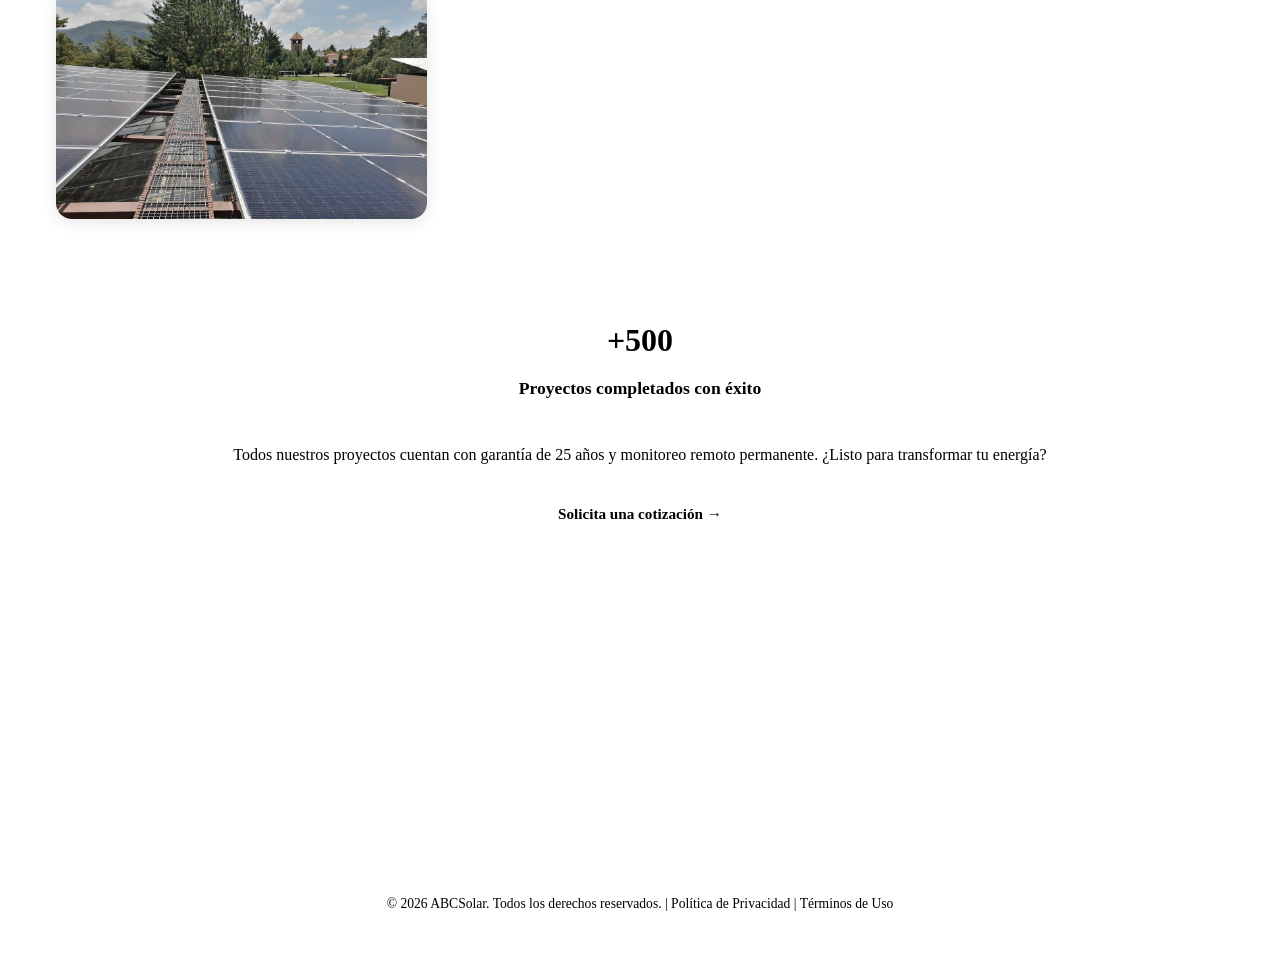
==== commit 91661964: "Add files via upload" ====
--- a/galeria.html
+++ b/galeria.html
@@ -13,8 +13,8 @@
   <style>
     .gallery-full {
       display: grid;
-      grid-template-columns: repeat(auto-fit, minmax(300px, 1fr));
-      gap: 24px;
+      grid-template-columns: repeat(auto-fit, minmax(320px, 1fr));
+      gap: 28px;
       padding: 56px;
       max-width: 1400px;
       margin: 0 auto;
@@ -23,32 +23,39 @@
     .gallery-item {
       position: relative;
       overflow: hidden;
-      border-radius: 12px;
+      border-radius: 16px;
       aspect-ratio: 16/10;
       cursor: pointer;
-      transition: transform 0.3s ease;
+      transition: transform 0.4s cubic-bezier(0.4, 0, 0.2, 1), box-shadow 0.4s ease;
+      box-shadow: 0 4px 15px rgba(0,0,0,0.1);
     }
 
     .gallery-item:hover {
-      transform: scale(1.05);
+      transform: translateY(-8px);
+      box-shadow: 0 12px 30px rgba(245,158,11,0.2);
     }
 
     .gallery-item img {
       width: 100%;
       height: 100%;
       object-fit: cover;
+      transition: transform 0.4s ease;
+    }
+
+    .gallery-item:hover img {
+      transform: scale(1.08);
     }
 
     .gallery-item-overlay {
       position: absolute;
       inset: 0;
-      background: rgba(0,0,0,0.5);
+      background: linear-gradient(135deg, rgba(0,0,0,0.6) 0%, rgba(0,0,0,0.3) 100%);
       display: flex;
       flex-direction: column;
       justify-content: flex-end;
       padding: 24px;
       opacity: 0;
-      transition: opacity 0.3s ease;
+      transition: opacity 0.4s ease;
     }
 
     .gallery-item:hover .gallery-item-overlay {
@@ -62,18 +69,21 @@
       text-transform: uppercase;
       color: var(--sun);
       margin-bottom: 8px;
+      font-family: 'Merriweather', serif;
     }
 
     .gallery-item-title {
-      font-size: 1.2rem;
+      font-size: 1.3rem;
       font-weight: 700;
       color: white;
-      margin-bottom: 4px;
+      margin-bottom: 6px;
+      font-family: 'Merriweather', serif;
     }
 
     .gallery-item-desc {
-      font-size: 0.9rem;
-      color: rgba(255,255,255,0.9);
+      font-size: 0.95rem;
+      color: rgba(255,255,255,0.95);
+      font-family: 'Merriweather', serif;
     }
 
     .filter-buttons {
@@ -87,21 +97,27 @@
     }
 
     .filter-btn {
-      padding: 10px 24px;
-      border: 2px solid var(--bdr);
-      border-radius: 24px;
+      padding: 12px 28px;
+      border: 2px solid var(--sun);
+      border-radius: 30px;
       background: transparent;
-      color: var(--t1);
-      font-weight: 600;
+      color: var(--sun);
+      font-weight: 700;
       cursor: pointer;
       transition: all 0.3s ease;
-    }
-
-    .filter-btn:hover,
+      font-family: 'Merriweather', serif;
+      font-size: 1rem;
+    }
+
+    .filter-btn:hover {
+      background: rgba(245,158,11,0.1);
+      transform: translateY(-2px);
+    }
+
     .filter-btn.active {
       background: var(--sun);
       color: white;
-      border-color: var(--sun);
+      box-shadow: 0 4px 15px rgba(245,158,11,0.4);
     }
 
     .gallery-stats {
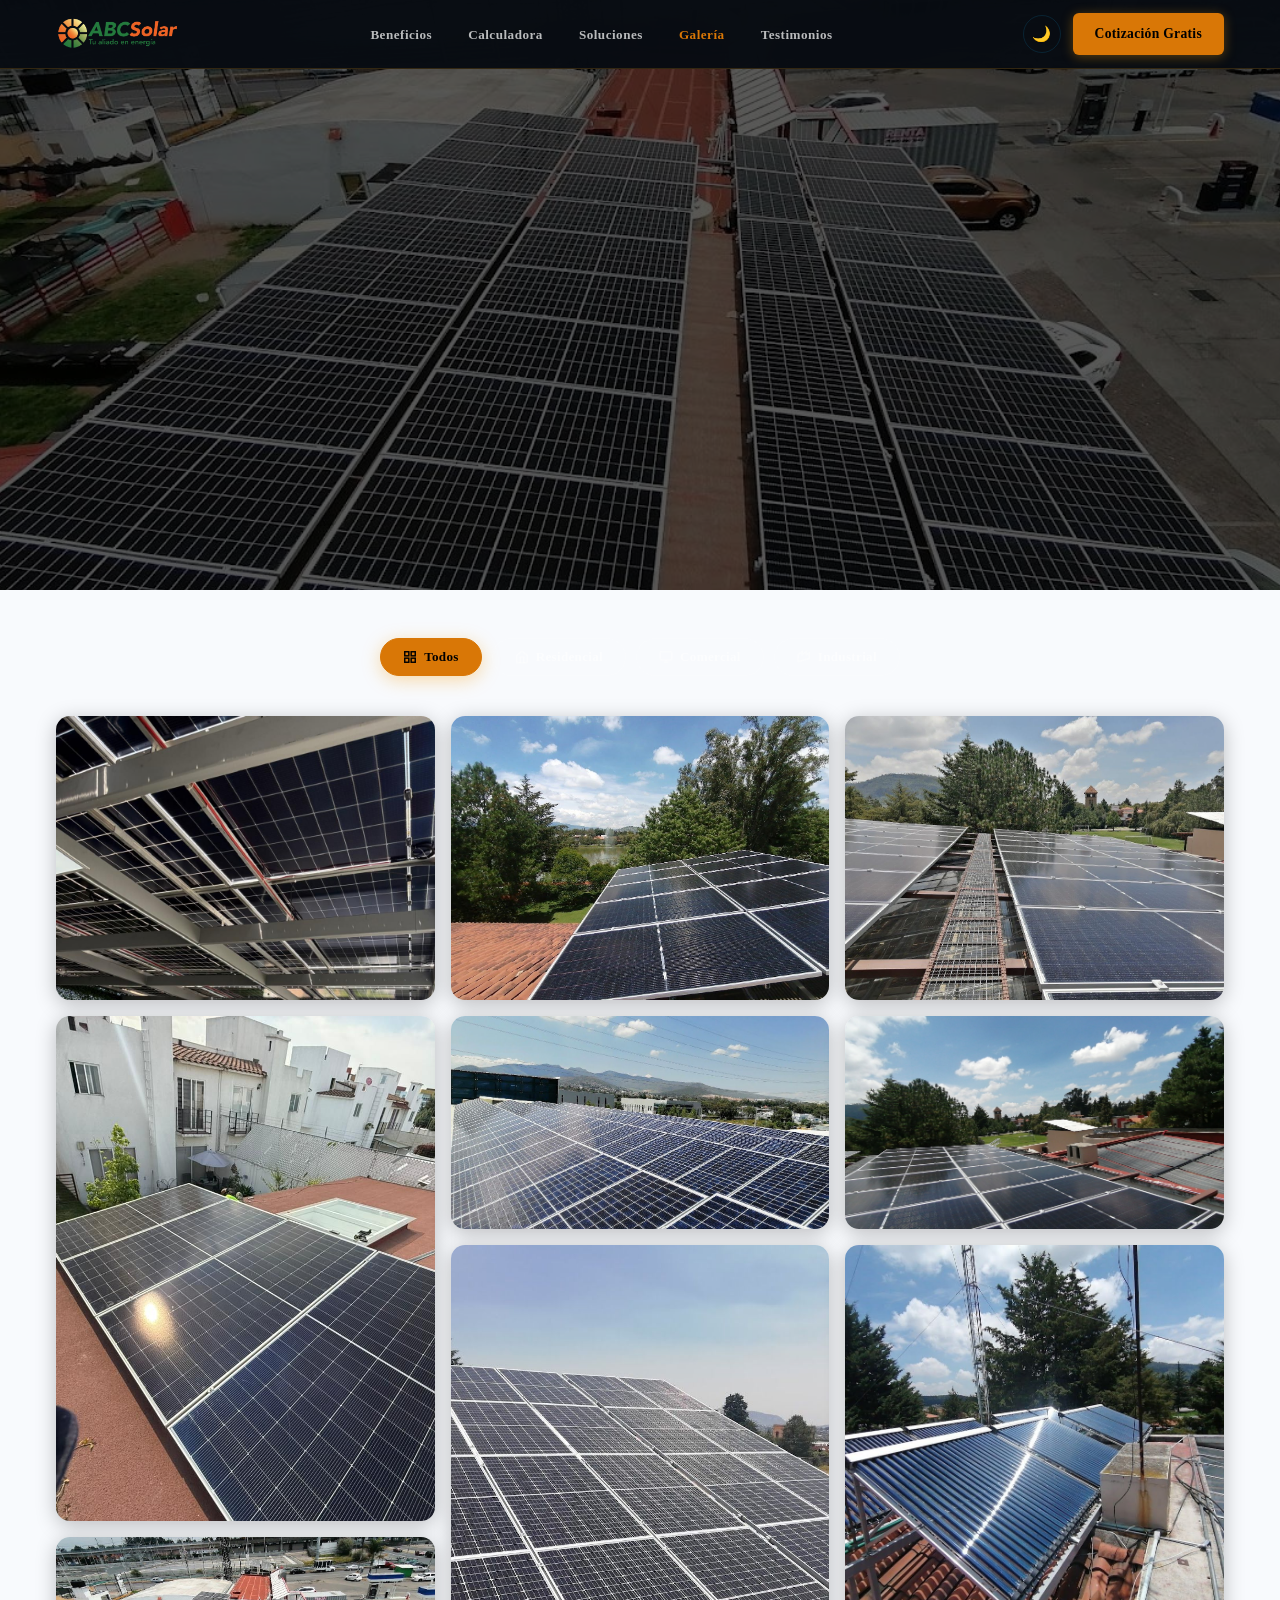
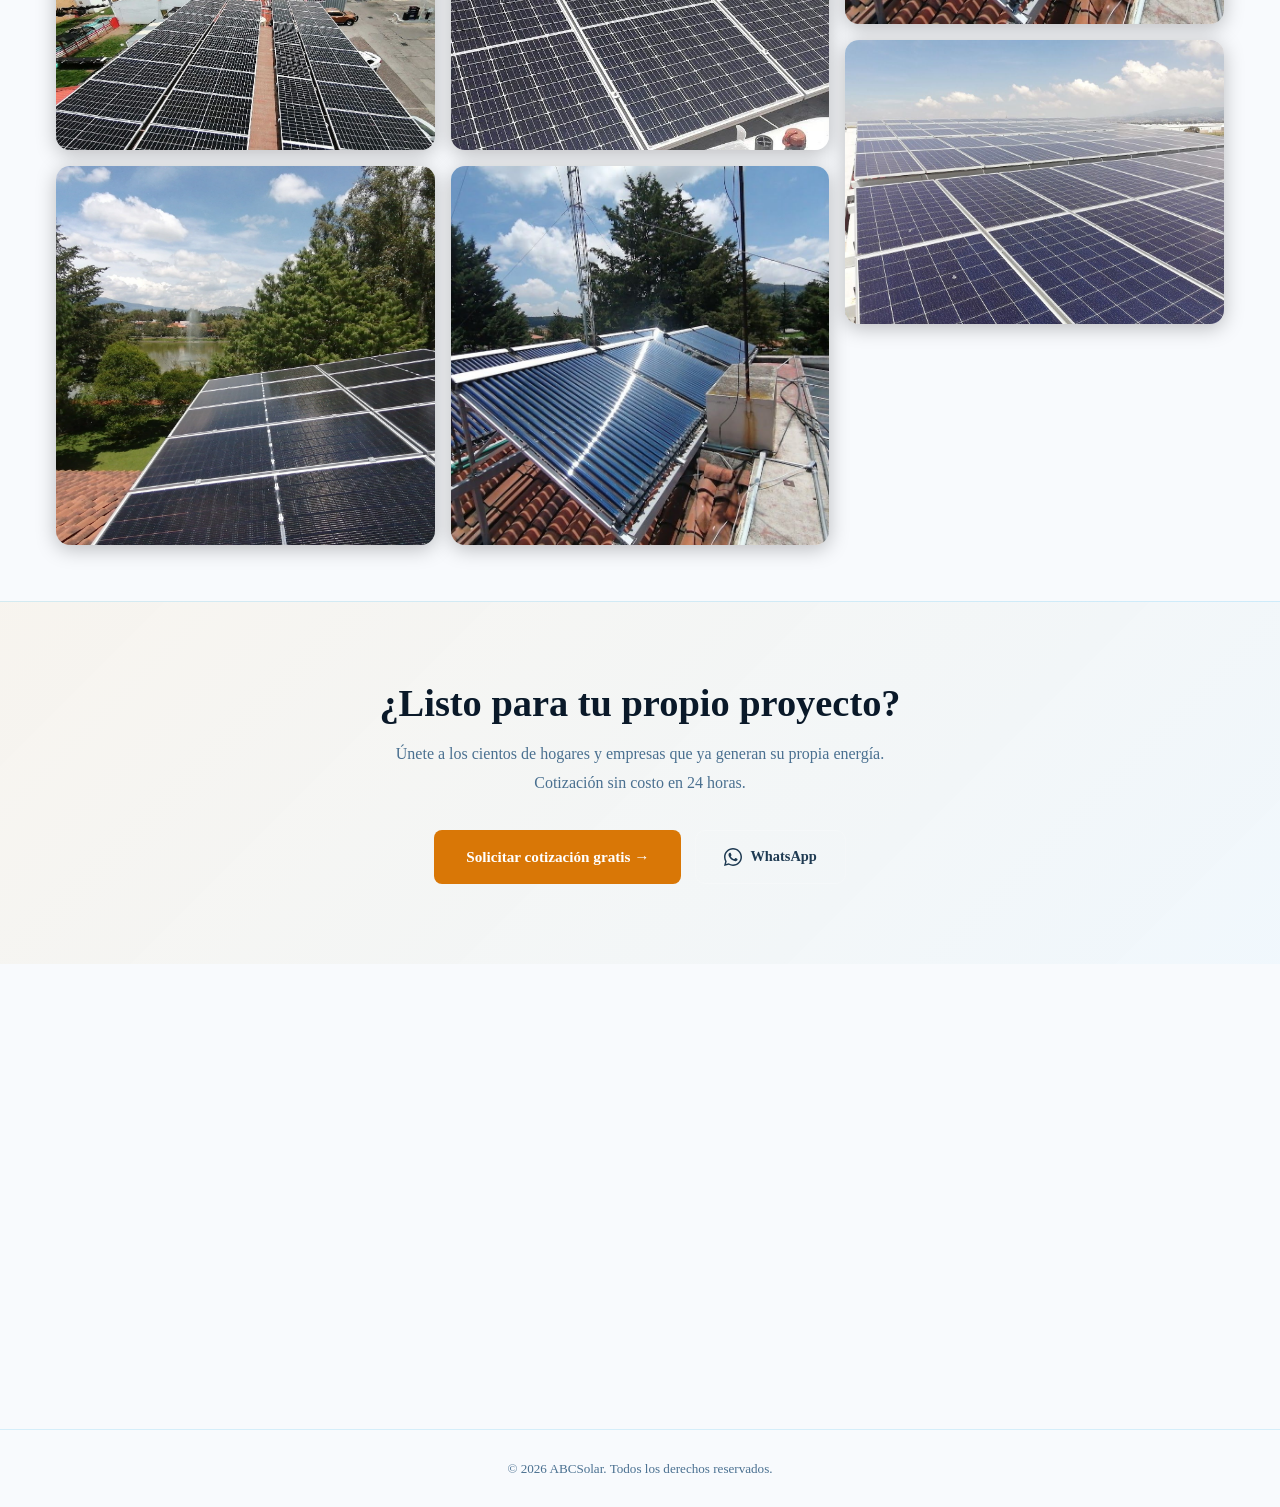
==== commit ddd59833: "Add files via upload" ====
--- a/galeria.html
+++ b/galeria.html
@@ -1,384 +1,649 @@
 <!DOCTYPE html>
-<html lang="es">
+<html lang="es" data-theme="dark">
 <head>
   <meta charset="UTF-8">
   <meta name="viewport" content="width=device-width, initial-scale=1.0">
   <title>Galería de Proyectos | ABCSolar</title>
-  <meta name="description" content="Conoce nuestros proyectos solares completados. +500 instalaciones de éxito en residencial, comercial e industrial.">
+  <meta name="description" content="Más de 500 proyectos solares completados. Residencial, comercial e industrial en 8 estados de México.">
+  <link rel="preconnect" href="https://fonts.googleapis.com">
+  <link rel="preconnect" href="https://fonts.gstatic.com" crossorigin>
+  <link href="https://fonts.googleapis.com/css2?family=Merriweather:wght@400;700;900&family=Playfair+Display:wght@700;800;900&display=swap" rel="stylesheet">
+  <link rel="stylesheet" href="assets/css/tokens.css">
   <link rel="stylesheet" href="assets/css/base.css">
   <link rel="stylesheet" href="assets/css/components.css">
-  <link rel="stylesheet" href="assets/css/sections.css">
-  <link rel="stylesheet" href="assets/css/responsive.css">
   <link rel="stylesheet" href="assets/css/animations.css">
   <style>
-    .gallery-full {
-      display: grid;
-      grid-template-columns: repeat(auto-fit, minmax(320px, 1fr));
-      gap: 28px;
-      padding: 56px;
+    /* ── HERO ── */
+    .gal-hero {
+      position: relative;
+      min-height: 420px;
+      display: flex;
+      align-items: center;
+      justify-content: center;
+      overflow: hidden;
+      padding: 120px 56px 80px;
+    }
+    .gal-hero-bg {
+      position: absolute;
+      inset: 0;
+      background-image: url('assets/images/projects/proyecto-industrial-1.jpg');
+      background-size: cover;
+      background-position: center;
+      filter: brightness(0.35);
+      transform: scale(1.05);
+      transition: transform 8s ease;
+    }
+    .gal-hero:hover .gal-hero-bg { transform: scale(1.0); }
+    .gal-hero-content {
+      position: relative;
+      z-index: 1;
+      text-align: center;
+      max-width: 780px;
+    }
+    .gal-hero-tag {
+      display: inline-flex;
+      align-items: center;
+      gap: 8px;
+      font-size: 0.72rem;
+      font-weight: 700;
+      letter-spacing: 2.5px;
+      text-transform: uppercase;
+      color: var(--sun);
+      background: rgba(245,158,11,0.12);
+      border: 1px solid rgba(245,158,11,0.25);
+      padding: 6px 16px;
+      border-radius: 30px;
+      margin-bottom: 24px;
+    }
+    .gal-hero-tag span { display:block; width:6px; height:6px; border-radius:50%; background:var(--sun); animation: pulse 2s infinite; }
+    .gal-hero h1 {
+      font-family: 'Playfair Display', serif;
+      font-size: clamp(2.4rem, 5vw, 4rem);
+      font-weight: 900;
+      color: #fff;
+      line-height: 1.1;
+      letter-spacing: -1px;
+      margin-bottom: 20px;
+    }
+    .gal-hero h1 em { color: var(--sun); font-style: normal; }
+    .gal-hero p {
+      font-family: 'Merriweather', serif;
+      font-size: 1.05rem;
+      color: rgba(255,255,255,0.75);
+      line-height: 1.8;
+      max-width: 580px;
+      margin: 0 auto 36px;
+    }
+    .gal-hero-stats {
+      display: flex;
+      align-items: center;
+      justify-content: center;
+      gap: 40px;
+      flex-wrap: wrap;
+    }
+    .gal-hero-stat { text-align: center; }
+    .gal-hero-stat-n {
+      font-family: 'Playfair Display', serif;
+      font-size: 2rem;
+      font-weight: 900;
+      color: var(--sun);
+      display: block;
+    }
+    .gal-hero-stat-l {
+      font-family: 'Merriweather', serif;
+      font-size: 0.78rem;
+      color: rgba(255,255,255,0.6);
+      text-transform: uppercase;
+      letter-spacing: 1px;
+    }
+    .gal-hero-divider {
+      width: 1px;
+      height: 40px;
+      background: rgba(255,255,255,0.15);
+    }
+
+    /* ── FILTROS ── */
+    .gal-filters {
+      display: flex;
+      align-items: center;
+      justify-content: center;
+      gap: 10px;
+      flex-wrap: wrap;
+      padding: 48px 56px 0;
+    }
+    .gal-filter {
+      display: flex;
+      align-items: center;
+      gap: 7px;
+      padding: 10px 22px;
+      border: 1.5px solid rgba(255,255,255,0.12);
+      border-radius: 30px;
+      background: transparent;
+      color: rgba(255,255,255,0.6);
+      font-family: 'Merriweather', serif;
+      font-size: 0.82rem;
+      font-weight: 700;
+      cursor: pointer;
+      transition: all 0.25s ease;
+      letter-spacing: 0.3px;
+    }
+    .gal-filter svg { opacity: 0.7; transition: opacity 0.25s; }
+    .gal-filter:hover {
+      border-color: rgba(245,158,11,0.4);
+      color: #fff;
+      background: rgba(245,158,11,0.07);
+    }
+    .gal-filter:hover svg { opacity: 1; }
+    .gal-filter.active {
+      background: var(--sun);
+      border-color: var(--sun);
+      color: #000;
+      box-shadow: 0 4px 18px rgba(245,158,11,0.35);
+    }
+    .gal-filter.active svg { opacity: 1; }
+
+    /* ── GRID MASONRY ── */
+    .gal-grid {
+      columns: 3;
+      column-gap: 16px;
+      padding: 40px 56px 56px;
       max-width: 1400px;
       margin: 0 auto;
     }
-
-    .gallery-item {
+    .gal-card {
       position: relative;
       overflow: hidden;
-      border-radius: 16px;
-      aspect-ratio: 16/10;
+      border-radius: 14px;
+      margin-bottom: 16px;
+      break-inside: avoid;
       cursor: pointer;
-      transition: transform 0.4s cubic-bezier(0.4, 0, 0.2, 1), box-shadow 0.4s ease;
-      box-shadow: 0 4px 15px rgba(0,0,0,0.1);
-    }
-
-    .gallery-item:hover {
-      transform: translateY(-8px);
-      box-shadow: 0 12px 30px rgba(245,158,11,0.2);
-    }
-
-    .gallery-item img {
+      box-shadow: 0 4px 20px rgba(0,0,0,0.25);
+      transition: transform 0.35s cubic-bezier(0.4,0,0.2,1), box-shadow 0.35s ease;
+    }
+    .gal-card:hover {
+      transform: translateY(-6px);
+      box-shadow: 0 16px 40px rgba(0,0,0,0.4), 0 0 0 1px rgba(245,158,11,0.2);
+    }
+    .gal-card img {
       width: 100%;
-      height: 100%;
+      display: block;
       object-fit: cover;
-      transition: transform 0.4s ease;
-    }
-
-    .gallery-item:hover img {
-      transform: scale(1.08);
-    }
-
-    .gallery-item-overlay {
+      transition: transform 0.5s ease;
+    }
+    .gal-card:hover img { transform: scale(1.06); }
+    .gal-card-overlay {
       position: absolute;
       inset: 0;
-      background: linear-gradient(135deg, rgba(0,0,0,0.6) 0%, rgba(0,0,0,0.3) 100%);
+      background: linear-gradient(to top, rgba(0,0,0,0.82) 0%, rgba(0,0,0,0.1) 55%, transparent 100%);
+      opacity: 0;
+      transition: opacity 0.35s ease;
       display: flex;
       flex-direction: column;
       justify-content: flex-end;
-      padding: 24px;
-      opacity: 0;
-      transition: opacity 0.4s ease;
-    }
-
-    .gallery-item:hover .gallery-item-overlay {
-      opacity: 1;
-    }
-
-    .gallery-item-category {
-      font-size: 0.75rem;
+      padding: 22px;
+    }
+    .gal-card:hover .gal-card-overlay { opacity: 1; }
+    .gal-card-tag {
+      font-size: 0.68rem;
       font-weight: 700;
       letter-spacing: 2px;
       text-transform: uppercase;
       color: var(--sun);
-      margin-bottom: 8px;
-      font-family: 'Merriweather', serif;
-    }
-
-    .gallery-item-title {
-      font-size: 1.3rem;
+      margin-bottom: 6px;
+      font-family: 'Merriweather', serif;
+    }
+    .gal-card-title {
+      font-size: 1rem;
       font-weight: 700;
-      color: white;
+      color: #fff;
+      font-family: 'Merriweather', serif;
+      line-height: 1.35;
+    }
+
+    /* Altura de tarjetas variada para aspecto masonry */
+    .gal-card img.tall  { aspect-ratio: 3/4; }
+    .gal-card img.wide  { aspect-ratio: 16/9; }
+    .gal-card img.sq    { aspect-ratio: 1/1; }
+    .gal-card img.mid   { aspect-ratio: 4/3; }
+
+    /* ── LIGHTBOX ── */
+    .lightbox {
+      display: none;
+      position: fixed;
+      inset: 0;
+      background: rgba(0,0,0,0.95);
+      z-index: 500;
+      align-items: center;
+      justify-content: center;
+      padding: 24px;
+    }
+    .lightbox.open { display: flex; }
+    .lightbox-inner {
+      position: relative;
+      max-width: 1000px;
+      width: 100%;
+      animation: lbIn 0.3s ease;
+    }
+    @keyframes lbIn {
+      from { opacity:0; transform: scale(0.95); }
+      to   { opacity:1; transform: scale(1); }
+    }
+    .lightbox-inner img {
+      width: 100%;
+      border-radius: 14px;
+      display: block;
+      max-height: 80vh;
+      object-fit: contain;
+    }
+    .lightbox-info {
+      margin-top: 16px;
+      text-align: center;
+    }
+    .lightbox-info .lb-tag {
+      font-size: 0.72rem;
+      font-weight: 700;
+      letter-spacing: 2px;
+      text-transform: uppercase;
+      color: var(--sun);
       margin-bottom: 6px;
       font-family: 'Merriweather', serif;
     }
-
-    .gallery-item-desc {
-      font-size: 0.95rem;
-      color: rgba(255,255,255,0.95);
-      font-family: 'Merriweather', serif;
-    }
-
-    .filter-buttons {
-      display: flex;
-      gap: 12px;
-      justify-content: center;
-      flex-wrap: wrap;
-      padding: 40px 56px;
-      max-width: 1400px;
-      margin: 0 auto;
-    }
-
-    .filter-btn {
-      padding: 12px 28px;
-      border: 2px solid var(--sun);
-      border-radius: 30px;
-      background: transparent;
-      color: var(--sun);
+    .lightbox-info .lb-title {
+      font-size: 1.2rem;
       font-weight: 700;
+      color: #fff;
+      font-family: 'Merriweather', serif;
+    }
+    .lb-close {
+      position: absolute;
+      top: -16px; right: -16px;
+      width: 40px; height: 40px;
+      border-radius: 50%;
+      background: rgba(255,255,255,0.1);
+      border: 1px solid rgba(255,255,255,0.2);
+      color: #fff;
+      font-size: 1.1rem;
       cursor: pointer;
-      transition: all 0.3s ease;
-      font-family: 'Merriweather', serif;
+      display: flex; align-items: center; justify-content: center;
+      transition: background 0.2s;
+    }
+    .lb-close:hover { background: rgba(255,255,255,0.2); }
+    .lb-nav {
+      position: absolute;
+      top: 50%; transform: translateY(-50%);
+      width: 44px; height: 44px;
+      border-radius: 50%;
+      background: rgba(255,255,255,0.1);
+      border: 1px solid rgba(255,255,255,0.2);
+      color: #fff; font-size: 1.2rem;
+      cursor: pointer; display: flex; align-items: center; justify-content: center;
+      transition: background 0.2s; z-index: 1;
+    }
+    .lb-nav:hover { background: rgba(245,158,11,0.3); border-color: var(--sun); }
+    .lb-prev { left: -60px; }
+    .lb-next { right: -60px; }
+
+    /* ── CTA FINAL ── */
+    .gal-cta {
+      text-align: center;
+      padding: 80px 56px;
+      background: linear-gradient(135deg, rgba(245,158,11,0.06), rgba(56,189,248,0.04));
+      border-top: 1px solid var(--bdr);
+    }
+    .gal-cta h2 {
+      font-family: 'Playfair Display', serif;
+      font-size: clamp(1.8rem, 3vw, 2.8rem);
+      font-weight: 900;
+      margin-bottom: 16px;
+    }
+    .gal-cta p {
+      font-family: 'Merriweather', serif;
+      color: var(--t2);
       font-size: 1rem;
-    }
-
-    .filter-btn:hover {
-      background: rgba(245,158,11,0.1);
-      transform: translateY(-2px);
-    }
-
-    .filter-btn.active {
-      background: var(--sun);
-      color: white;
-      box-shadow: 0 4px 15px rgba(245,158,11,0.4);
-    }
-
-    .gallery-stats {
-      text-align: center;
-      padding: 40px 56px;
-      color: var(--t2);
-    }
-
-    @media (max-width: 768px) {
-      .gallery-full {
-        grid-template-columns: 1fr;
-        padding: 20px;
-        gap: 16px;
-      }
-
-      .filter-buttons {
-        padding: 20px;
-      }
-
-      .gallery-stats {
-        padding: 20px;
-      }
+      max-width: 520px;
+      margin: 0 auto 32px;
+      line-height: 1.8;
+    }
+    .gal-cta-btns { display: flex; gap: 14px; justify-content: center; flex-wrap: wrap; }
+
+    /* ── RESPONSIVE ── */
+    @media (max-width: 1024px) {
+      .gal-grid { columns: 2; }
+      .lb-prev { left: -10px; }
+      .lb-next { right: -10px; }
+    }
+    @media (max-width: 640px) {
+      .gal-hero { padding: 100px 20px 60px; min-height: 360px; }
+      .gal-filters { padding: 32px 20px 0; gap: 8px; }
+      .gal-filter { padding: 8px 16px; font-size: 0.78rem; }
+      .gal-grid { columns: 1; padding: 24px 20px 40px; }
+      .gal-cta { padding: 60px 20px; }
+      .gal-hero-divider { display: none; }
     }
   </style>
 </head>
 <body>
-  <!-- NAV -->
-  <nav id="nav">
-    <a href="index.html" class="nav-logo"><img src="public/logo-abc-full.png" id="navLogo" alt="ABCSolar" style="height:48px;width:auto;object-fit:contain"></a>
-    <ul class="nav-links">
-      <li><a href="index.html#beneficios">Beneficios</a></li>
-      <li><a href="index.html#calculadora">Calculadora</a></li>
-      <li><a href="index.html#para-quien">Soluciones</a></li>
-      <li><a href="galeria.html">Galería</a></li>
-      <li><a href="index.html#contacto">Contacto</a></li>
-    </ul>
-    <button class="ham" onclick="openMob()"><span></span><span></span><span></span></button>
-  </nav>
-
-  <!-- MOBILE MENU -->
-  <div id="mobMenu" class="mob-menu">
-    <a href="index.html#beneficios" onclick="closeMob()">Beneficios</a>
-    <a href="index.html#calculadora" onclick="closeMob()">Calculadora</a>
-    <a href="index.html#para-quien" onclick="closeMob()">Soluciones</a>
-    <a href="galeria.html" onclick="closeMob()">Galería</a>
-    <a href="index.html#contacto" onclick="closeMob()">Contacto</a>
-  </div>
-
-  <!-- HERO -->
-  <section style="padding:120px 56px;text-align:center;background:linear-gradient(135deg,rgba(245,158,11,.1),rgba(56,189,248,.05))">
-    <h1 style="font-family:'Playfair Display',serif;font-size:3rem;font-weight:900;margin-bottom:16px">Nuestros Proyectos</h1>
-    <p style="font-size:1.2rem;color:var(--t2);max-width:600px;margin:0 auto">
-      Conoce las historias de éxito de nuestros clientes. Más de 500 instalaciones solares completadas en residencial, comercial e industrial.
-    </p>
-  </section>
-
-  <!-- FILTROS -->
-  <div class="filter-buttons">
-    <button class="filter-btn active" onclick="filterGallery('all')">Todos</button>
-    <button class="filter-btn" onclick="filterGallery('residencial')">Residencial</button>
-    <button class="filter-btn" onclick="filterGallery('comercial')">Comercial</button>
-    <button class="filter-btn" onclick="filterGallery('industrial')">Industrial</button>
-  </div>
-
-  <!-- GALERÍA -->
-  <div class="gallery-full">
-    <!-- Residencial -->
-    <div class="gallery-item residencial" onclick="viewImage(this)">
-      <img loading="lazy" src="assets/images/projects/proyecto-residencial-1.jpg" alt="Casa con vista panorámica">
-      <div class="gallery-item-overlay">
-        <div class="gallery-item-category">Residencial</div>
-        <div class="gallery-item-title">Casa con vista panorámica</div>
-        <div class="gallery-item-desc">Instalación en zona premium con vista despejada</div>
+
+<!-- MOB MENU -->
+<div class="mob-menu" id="mobMenu">
+  <div class="mob-header">
+    <img src="public/logo-abc-full.png" alt="ABCSolar" style="height:40px;width:auto;object-fit:contain;filter:none;">
+    <button class="mob-close" onclick="closeMob()" aria-label="Cerrar menú">✕</button>
+  </div>
+  <a href="index.html#beneficios" onclick="closeMob()">Beneficios</a>
+  <a href="index.html#para-quien" onclick="closeMob()">Soluciones</a>
+  <a href="index.html#calculadora" onclick="closeMob()">Calculadora</a>
+  <a href="galeria.html" onclick="closeMob()">Galería</a>
+  <a href="index.html#clientes" onclick="closeMob()">Clientes</a>
+  <a href="index.html#testimonios" onclick="closeMob()">Testimonios</a>
+  <a href="index.html#contacto" onclick="closeMob()" class="mob-cta">Cotización Gratis →</a>
+</div>
+
+<!-- NAV -->
+<nav id="nav">
+  <a href="index.html" class="nav-logo">
+    <img src="public/logo-abc-full.png" id="navLogo" alt="ABCSolar">
+  </a>
+  <ul class="nav-links">
+    <li><a href="index.html#beneficios">Beneficios</a></li>
+    <li><a href="index.html#calculadora">Calculadora</a></li>
+    <li><a href="index.html#para-quien">Soluciones</a></li>
+    <li><a href="galeria.html" style="color:var(--sun)">Galería</a></li>
+    <li><a href="index.html#testimonios">Testimonios</a></li>
+  </ul>
+  <div class="nav-r">
+    <button class="theme-btn" id="themeBtn" onclick="toggleTheme()" title="Cambiar modo" aria-label="Cambiar modo">🌙</button>
+    <a href="index.html#contacto" class="btn-cta">Cotización Gratis</a>
+    <div class="ham" role="button" tabindex="0" aria-label="Abrir menú"><span></span><span></span><span></span></div>
+  </div>
+</nav>
+
+<!-- HERO -->
+<section class="gal-hero">
+  <div class="gal-hero-bg"></div>
+  <div class="gal-hero-content reveal">
+    <div class="gal-hero-tag"><span></span>Portafolio de proyectos</div>
+    <h1>Cada instalación,<br>una historia de <em>ahorro real</em></h1>
+    <p>Más de 500 proyectos solares completados. Hogares, empresas e industrias que ya generan su propia energía con ABCSolar.</p>
+    <div class="gal-hero-stats">
+      <div class="gal-hero-stat">
+        <span class="gal-hero-stat-n">500+</span>
+        <span class="gal-hero-stat-l">Proyectos</span>
       </div>
-    </div>
-
-    <div class="gallery-item residencial" onclick="viewImage(this)">
-      <img loading="lazy" src="assets/images/projects/proyecto-residencial-2.jpg" alt="Casa moderna con paneles">
-      <div class="gallery-item-overlay">
-        <div class="gallery-item-category">Residencial</div>
-        <div class="gallery-item-title">Casa moderna</div>
-        <div class="gallery-item-desc">Integración perfecta de paneles solares</div>
+      <div class="gal-hero-divider"></div>
+      <div class="gal-hero-stat">
+        <span class="gal-hero-stat-n">8</span>
+        <span class="gal-hero-stat-l">Estados</span>
       </div>
-    </div>
-
-    <div class="gallery-item residencial" onclick="viewImage(this)">
-      <img loading="lazy" src="assets/images/projects/proyecto-residencial-3.jpg" alt="Vivienda residencial">
-      <div class="gallery-item-overlay">
-        <div class="gallery-item-category">Residencial</div>
-        <div class="gallery-item-title">Vivienda residencial</div>
-        <div class="gallery-item-desc">Sistema de energía limpia para el hogar</div>
+      <div class="gal-hero-divider"></div>
+      <div class="gal-hero-stat">
+        <span class="gal-hero-stat-n">15+</span>
+        <span class="gal-hero-stat-l">Años de experiencia</span>
       </div>
-    </div>
-
-    <!-- Comercial -->
-    <div class="gallery-item comercial" onclick="viewImage(this)">
-      <img loading="lazy" src="assets/images/projects/proyecto-comercial-1.jpg" alt="Instalación comercial">
-      <div class="gallery-item-overlay">
-        <div class="gallery-item-category">Comercial</div>
-        <div class="gallery-item-title">Espacio comercial grande</div>
-        <div class="gallery-item-desc">Instalación a gran escala para negocios</div>
+      <div class="gal-hero-divider"></div>
+      <div class="gal-hero-stat">
+        <span class="gal-hero-stat-n">25</span>
+        <span class="gal-hero-stat-l">Años de garantía</span>
       </div>
     </div>
-
-    <div class="gallery-item comercial" onclick="viewImage(this)">
-      <img loading="lazy" src="assets/images/projects/proyecto-comercial-2.jpg" alt="Edificio comercial">
-      <div class="gallery-item-overlay">
-        <div class="gallery-item-category">Comercial</div>
-        <div class="gallery-item-title">Edificio comercial</div>
-        <div class="gallery-item-desc">Múltiples paneles para máxima producción</div>
+  </div>
+</section>
+
+<!-- FILTROS -->
+<div class="gal-filters">
+  <button class="gal-filter active" data-filter="all">
+    <svg width="14" height="14" viewBox="0 0 24 24" fill="none" stroke="currentColor" stroke-width="2.5"><rect x="3" y="3" width="7" height="7"/><rect x="14" y="3" width="7" height="7"/><rect x="3" y="14" width="7" height="7"/><rect x="14" y="14" width="7" height="7"/></svg>
+    Todos
+  </button>
+  <button class="gal-filter" data-filter="residencial">
+    <svg width="14" height="14" viewBox="0 0 24 24" fill="none" stroke="currentColor" stroke-width="2.5"><path d="m3 9 9-7 9 7v11a2 2 0 0 1-2 2H5a2 2 0 0 1-2-2z"/><polyline points="9 22 9 12 15 12 15 22"/></svg>
+    Residencial
+  </button>
+  <button class="gal-filter" data-filter="comercial">
+    <svg width="14" height="14" viewBox="0 0 24 24" fill="none" stroke="currentColor" stroke-width="2.5"><rect x="2" y="3" width="20" height="14" rx="2"/><path d="M8 21h8M12 17v4"/></svg>
+    Comercial
+  </button>
+  <button class="gal-filter" data-filter="industrial">
+    <svg width="14" height="14" viewBox="0 0 24 24" fill="none" stroke="currentColor" stroke-width="2.5"><path d="M2 20V8l7-5v5l7-5v5l5-3v10z"/></svg>
+    Industrial
+  </button>
+</div>
+
+<!-- GRID -->
+<div class="gal-grid" id="galGrid">
+
+  <div class="gal-card residencial" data-title="Casa en zona urbana" data-cat="Residencial" onclick="openLb(this)">
+    <img loading="lazy" src="assets/images/projects/proyecto-residencial-nuevo.jpg" class="mid" alt="Casa residencial Toluca" style="object-position:center top;">
+    <div class="gal-card-overlay">
+      <div class="gal-card-tag">Residencial</div>
+      <div class="gal-card-title">Casa en zona urbana</div>
+    </div>
+  </div>
+
+  <div class="gal-card comercial" data-title="Pérgola solar — Diseño único" data-cat="Comercial" onclick="openLb(this)">
+    <img loading="lazy" src="assets/images/projects/proyecto-comercial-pergola.jpg" class="tall" alt="Pérgola solar" style="object-position:center 30%;">
+    <div class="gal-card-overlay">
+      <div class="gal-card-tag">Comercial</div>
+      <div class="gal-card-title">Pérgola solar — Diseño único</div>
+    </div>
+  </div>
+
+  <div class="gal-card industrial" data-title="Nave industrial — Gran escala" data-cat="Industrial" onclick="openLb(this)">
+    <img loading="lazy" src="assets/images/projects/proyecto-industrial-1.jpg" class="wide" alt="Instalación industrial">
+    <div class="gal-card-overlay">
+      <div class="gal-card-tag">Industrial</div>
+      <div class="gal-card-title">Nave industrial — Gran escala</div>
+    </div>
+  </div>
+
+  <div class="gal-card residencial" data-title="Casa premium con vista" data-cat="Residencial" onclick="openLb(this)">
+    <img loading="lazy" src="assets/images/projects/proyecto-residencial-1.jpg" class="sq" alt="Casa con lago">
+    <div class="gal-card-overlay">
+      <div class="gal-card-tag">Residencial</div>
+      <div class="gal-card-title">Casa premium con vista</div>
+    </div>
+  </div>
+
+  <div class="gal-card residencial" data-title="Instalación en techo" data-cat="Residencial" onclick="openLb(this)">
+    <img loading="lazy" src="assets/images/projects/proyecto-techo-1.jpg" class="mid" alt="Techo residencial">
+    <div class="gal-card-overlay">
+      <div class="gal-card-tag">Residencial</div>
+      <div class="gal-card-title">Instalación en techo</div>
+    </div>
+  </div>
+
+  <div class="gal-card comercial" data-title="Instalación comercial" data-cat="Comercial" onclick="openLb(this)">
+    <img loading="lazy" src="assets/images/projects/proyecto-comercial-1.jpg" class="wide" alt="Edificio comercial">
+    <div class="gal-card-overlay">
+      <div class="gal-card-tag">Comercial</div>
+      <div class="gal-card-title">Instalación comercial</div>
+    </div>
+  </div>
+
+  <div class="gal-card industrial" data-title="Planta industrial" data-cat="Industrial" onclick="openLb(this)">
+    <img loading="lazy" src="assets/images/projects/proyecto-industrial-2.jpg" class="tall" alt="Planta industrial">
+    <div class="gal-card-overlay">
+      <div class="gal-card-tag">Industrial</div>
+      <div class="gal-card-title">Planta industrial</div>
+    </div>
+  </div>
+
+  <div class="gal-card residencial" data-title="Sistema en techo" data-cat="Residencial" onclick="openLb(this)">
+    <img loading="lazy" src="assets/images/projects/proyecto-techo-2.jpg" class="sq" alt="Techo solar">
+    <div class="gal-card-overlay">
+      <div class="gal-card-tag">Residencial</div>
+      <div class="gal-card-title">Sistema en techo</div>
+    </div>
+  </div>
+
+  <div class="gal-card comercial" data-title="Detalle de instalación" data-cat="Comercial" onclick="openLb(this)">
+    <img loading="lazy" src="assets/images/projects/proyecto-instalacion-1.jpg" class="mid" alt="Proceso de instalación">
+    <div class="gal-card-overlay">
+      <div class="gal-card-tag">Comercial</div>
+      <div class="gal-card-title">Detalle de instalación</div>
+    </div>
+  </div>
+
+  <div class="gal-card residencial" data-title="Casa moderna" data-cat="Residencial" onclick="openLb(this)">
+    <img loading="lazy" src="assets/images/projects/proyecto-residencial-2.jpg" class="wide" alt="Casa moderna">
+    <div class="gal-card-overlay">
+      <div class="gal-card-tag">Residencial</div>
+      <div class="gal-card-title">Casa moderna</div>
+    </div>
+  </div>
+
+  <div class="gal-card industrial" data-title="Paneles en detalle" data-cat="Industrial" onclick="openLb(this)">
+    <img loading="lazy" src="assets/images/projects/proyecto-detalle-1.jpg" class="sq" alt="Detalle técnico">
+    <div class="gal-card-overlay">
+      <div class="gal-card-tag">Industrial</div>
+      <div class="gal-card-title">Paneles en detalle</div>
+    </div>
+  </div>
+
+  <div class="gal-card comercial" data-title="Tecnología fotovoltaica" data-cat="Comercial" onclick="openLb(this)">
+    <img loading="lazy" src="assets/images/projects/proyecto-panel-detalle.jpg" class="mid" alt="Panel detalle">
+    <div class="gal-card-overlay">
+      <div class="gal-card-tag">Comercial</div>
+      <div class="gal-card-title">Tecnología fotovoltaica</div>
+    </div>
+  </div>
+
+</div>
+
+<!-- LIGHTBOX -->
+<div class="lightbox" id="lightbox" onclick="if(event.target===this)closeLb()">
+  <div class="lightbox-inner">
+    <button class="lb-close" onclick="closeLb()">✕</button>
+    <button class="lb-nav lb-prev" onclick="lbNav(-1)">‹</button>
+    <button class="lb-nav lb-next" onclick="lbNav(1)">›</button>
+    <img id="lbImg" src="" alt="">
+    <div class="lightbox-info">
+      <div class="lb-tag" id="lbTag"></div>
+      <div class="lb-title" id="lbTitle"></div>
+    </div>
+  </div>
+</div>
+
+<!-- CTA FINAL -->
+<div class="gal-cta">
+  <h2>¿Listo para tu propio proyecto?</h2>
+  <p>Únete a los cientos de hogares y empresas que ya generan su propia energía. Cotización sin costo en 24 horas.</p>
+  <div class="gal-cta-btns">
+    <a href="index.html#contacto" class="btn-primary">Solicitar cotización gratis →</a>
+    <a href="https://wa.me/527226220941?text=Hola%2C%20vi%20la%20galería%20y%20me%20interesa%20una%20cotización" target="_blank" rel="noopener" class="btn-secondary" style="display:inline-flex;align-items:center;gap:8px;padding:14px 28px;border:1.5px solid rgba(255,255,255,0.2);border-radius:10px;color:var(--t1);font-family:'Merriweather',serif;font-size:0.9rem;font-weight:700;transition:all 0.25s ease;" onmouseover="this.style.borderColor='var(--sun)';this.style.color='var(--sun)'" onmouseout="this.style.borderColor='rgba(255,255,255,0.2)';this.style.color='var(--t1)'">
+      <svg width="18" height="18" viewBox="0 0 24 24" fill="currentColor"><path d="M17.472 14.382c-.297-.149-1.758-.867-2.03-.967-.273-.099-.471-.148-.67.15-.197.297-.767.966-.94 1.164-.173.199-.347.223-.644.075-.297-.15-1.255-.463-2.39-1.475-.883-.788-1.48-1.761-1.653-2.059-.173-.297-.018-.458.13-.606.134-.133.298-.347.446-.52.149-.174.198-.298.298-.497.099-.198.05-.371-.025-.52-.075-.149-.669-1.612-.916-2.207-.242-.579-.487-.5-.669-.51-.173-.008-.371-.01-.57-.01-.198 0-.52.074-.792.372-.272.297-1.04 1.016-1.04 2.479 0 1.462 1.065 2.875 1.213 3.074.149.198 2.096 3.2 5.077 4.487.709.306 1.262.489 1.694.625.712.227 1.36.195 1.871.118.571-.085 1.758-.719 2.006-1.413.248-.694.248-1.289.173-1.413-.074-.124-.272-.198-.57-.347z"/><path d="M12 0C5.373 0 0 5.373 0 12c0 2.124.558 4.118 1.534 5.846L0 24l6.336-1.512C8.02 23.456 9.977 24 12 24c6.627 0 12-5.373 12-12S18.627 0 12 0zm0 22c-1.89 0-3.663-.497-5.197-1.367l-.373-.22-3.762.898.936-3.655-.243-.378A9.937 9.937 0 0 1 2 12C2 6.477 6.477 2 12 2s10 4.477 10 10-4.477 10-10 10z"/></svg>
+      WhatsApp
+    </a>
+  </div>
+</div>
+
+<!-- FOOTER -->
+<footer id="footer">
+  <div class="footer-grid stg">
+    <div>
+      <div class="footer-logo"><img src="public/logo-abc-icon.png" alt="ABCSolar" style="height:60px;width:auto;object-fit:contain;filter:none;"></div>
+      <p style="color:var(--t2);margin-top:16px;font-size:.9rem;font-family:'Merriweather',serif;line-height:1.7;">Tu aliado en energía solar. Instalaciones profesionales con garantía real y atención post-venta activa.</p>
+    </div>
+    <div>
+      <div class="footer-col-title">Navegación</div>
+      <ul class="footer-links">
+        <li><a href="index.html#beneficios">Beneficios</a></li>
+        <li><a href="index.html#para-quien">Soluciones</a></li>
+        <li><a href="index.html#calculadora">Calculadora</a></li>
+        <li><a href="galeria.html">Galería de proyectos</a></li>
+        <li><a href="index.html#contacto">Contacto</a></li>
+      </ul>
+    </div>
+    <div>
+      <div class="footer-col-title">Contacto</div>
+      <ul class="footer-links">
+        <li><a href="tel:+527226220941">📞 7226220941</a></li>
+        <li><a href="mailto:contacto@abcsolar.com.mx">✉️ contacto@abcsolar.com.mx</a></li>
+        <li>📍 Toluca, Estado de México</li>
+        <li><a href="https://wa.me/527226220941" target="_blank" rel="noopener">💬 WhatsApp</a></li>
+      </ul>
+    </div>
+    <div>
+      <div class="footer-col-title">Síguenos</div>
+      <div class="footer-social">
+        <a href="https://www.facebook.com/ABCSTechnologies" target="_blank" rel="noopener" class="soc-link" title="Facebook">
+          <svg width="15" height="15" viewBox="0 0 24 24" fill="currentColor"><path d="M24 12.073c0-6.627-5.373-12-12-12s-12 5.373-12 12c0 5.99 4.388 10.954 10.125 11.854v-8.385H7.078v-3.47h3.047V9.43c0-3.007 1.792-4.669 4.533-4.669 1.312 0 2.686.235 2.686.235v2.953H15.83c-1.491 0-1.956.925-1.956 1.874v2.25h3.328l-.532 3.47h-2.796v8.385C19.612 23.027 24 18.062 24 12.073z"/></svg>
+        </a>
+        <a href="https://www.instagram.com/abcsolar_/" target="_blank" rel="noopener" class="soc-link" title="Instagram">
+          <svg width="15" height="15" viewBox="0 0 24 24" fill="currentColor"><path d="M12 2.163c3.204 0 3.584.012 4.85.07 3.252.148 4.771 1.691 4.919 4.919.058 1.265.069 1.645.069 4.849 0 3.205-.012 3.584-.069 4.849-.149 3.225-1.664 4.771-4.919 4.919-1.266.058-1.644.07-4.85.07-3.204 0-3.584-.012-4.849-.07-3.26-.149-4.771-1.699-4.919-4.92-.058-1.265-.07-1.644-.07-4.849 0-3.204.013-3.583.07-4.849.149-3.227 1.664-4.771 4.919-4.919 1.266-.057 1.645-.069 4.849-.069zM12 0C8.741 0 8.333.014 7.053.072 2.695.272.273 2.69.073 7.052.014 8.333 0 8.741 0 12c0 3.259.014 3.668.072 4.948.2 4.358 2.618 6.78 6.98 6.98C8.333 23.986 8.741 24 12 24c3.259 0 3.668-.014 4.948-.072 4.354-.2 6.782-2.618 6.979-6.98.059-1.28.073-1.689.073-4.948 0-3.259-.014-3.667-.072-4.947-.196-4.354-2.617-6.78-6.979-6.98C15.668.014 15.259 0 12 0zm0 5.838a6.162 6.162 0 100 12.324 6.162 6.162 0 000-12.324zM12 16a4 4 0 110-8 4 4 0 010 8zm6.406-11.845a1.44 1.44 0 100 2.881 1.44 1.44 0 000-2.881z"/></svg>
+        </a>
       </div>
     </div>
-
-    <div class="gallery-item comercial" onclick="viewImage(this)">
-      <img loading="lazy" src="assets/images/projects/proyecto-comercial-3.jpg" alt="Centro comercial">
-      <div class="gallery-item-overlay">
-        <div class="gallery-item-category">Comercial</div>
-        <div class="gallery-item-title">Centro comercial</div>
-        <div class="gallery-item-desc">Solución integral para negocios múltiples</div>
-      </div>
-    </div>
-
-    <!-- Industrial -->
-    <div class="gallery-item industrial" onclick="viewImage(this)">
-      <img loading="lazy" src="assets/images/projects/proyecto-industrial-1.jpg" alt="Instalación industrial">
-      <div class="gallery-item-overlay">
-        <div class="gallery-item-category">Industrial</div>
-        <div class="gallery-item-title">Nave industrial</div>
-        <div class="gallery-item-desc">Sistema de alta capacidad para manufactura</div>
-      </div>
-    </div>
-
-    <div class="gallery-item industrial" onclick="viewImage(this)">
-      <img loading="lazy" src="assets/images/projects/proyecto-industrial-2.jpg" alt="Planta industrial">
-      <div class="gallery-item-overlay">
-        <div class="gallery-item-category">Industrial</div>
-        <div class="gallery-item-title">Planta industrial</div>
-        <div class="gallery-item-desc">Generación de energía a escala industrial</div>
-      </div>
-    </div>
-
-    <!-- Techos -->
-    <div class="gallery-item residencial" onclick="viewImage(this)">
-      <img loading="lazy" src="assets/images/projects/proyecto-techo-1.jpg" alt="Instalación en techo">
-      <div class="gallery-item-overlay">
-        <div class="gallery-item-category">Residencial</div>
-        <div class="gallery-item-title">Instalación en techo</div>
-        <div class="gallery-item-desc">Aprovechamiento máximo del espacio disponible</div>
-      </div>
-    </div>
-
-    <div class="gallery-item residencial" onclick="viewImage(this)">
-      <img loading="lazy" src="assets/images/projects/proyecto-techo-2.jpg" alt="Techo solar">
-      <div class="gallery-item-overlay">
-        <div class="gallery-item-category">Residencial</div>
-        <div class="gallery-item-title">Sistema en techo</div>
-        <div class="gallery-item-desc">Instalación profesional y limpia</div>
-      </div>
-    </div>
-
-    <!-- Detalles -->
-    <div class="gallery-item industrial" onclick="viewImage(this)">
-      <img loading="lazy" src="assets/images/projects/proyecto-detalle-1.jpg" alt="Detalle técnico">
-      <div class="gallery-item-overlay">
-        <div class="gallery-item-category">Industrial</div>
-        <div class="gallery-item-title">Detalle de paneles</div>
-        <div class="gallery-item-desc">Calidad y precisión en cada instalación</div>
-      </div>
-    </div>
-
-    <div class="gallery-item comercial" onclick="viewImage(this)">
-      <img loading="lazy" src="assets/images/projects/proyecto-panel-detalle.jpg" alt="Paneles en detalle">
-      <div class="gallery-item-overlay">
-        <div class="gallery-item-category">Comercial</div>
-        <div class="gallery-item-title">Paneles profesionales</div>
-        <div class="gallery-item-desc">Tecnología de punta en cada proyecto</div>
-      </div>
-    </div>
-
-    <div class="gallery-item comercial" onclick="viewImage(this)">
-      <img loading="lazy" src="assets/images/projects/proyecto-instalacion-1.jpg" alt="Proceso de instalación">
-      <div class="gallery-item-overlay">
-        <div class="gallery-item-category">Comercial</div>
-        <div class="gallery-item-title">Instalación profesional</div>
-        <div class="gallery-item-desc">Técnicos certificados en cada proyecto</div>
-      </div>
-    </div>
-  </div>
-
-  <!-- ESTADÍSTICAS -->
-  <div class="gallery-stats">
-    <div style="font-size:2rem;font-weight:900;color:var(--sun);margin-bottom:8px">+500</div>
-    <div style="font-size:1.1rem;font-weight:600">Proyectos completados con éxito</div>
-    <div style="margin-top:20px;padding-top:20px;border-top:1px solid var(--bdr)">
-      <p>Todos nuestros proyectos cuentan con garantía de 25 años y monitoreo remoto permanente. ¿Listo para transformar tu energía?</p>
-      <a href="index.html#contacto" class="btn-primary" style="margin-top:20px;display:inline-block">Solicita una cotización →</a>
-    </div>
-  </div>
-
-  <!-- FOOTER -->
-  <footer id="footer">
-    <div class="footer-grid stg">
-      <div>
-        <div class="footer-logo"><img src="public/logo-abc-icon.png" id="footerLogo" alt="ABCSolar" style="height:60px;width:auto;object-fit:contain"></div>
-        <p style="color:var(--t2);margin-top:16px;font-size:.95rem">Tu aliado en energía solar. Instalaciones profesionales con garantía real y atención post-venta activa.</p>
-      </div>
-      <div>
-        <div class="footer-col-title">Navegación</div>
-        <ul class="footer-links">
-          <li><a href="index.html#beneficios">Beneficios</a></li>
-          <li><a href="index.html#para-quien">Soluciones</a></li>
-          <li><a href="index.html#calculadora">Calculadora</a></li>
-          <li><a href="galeria.html">Galería de proyectos</a></li>
-        </ul>
-      </div>
-      <div>
-        <div class="footer-col-title">Contacto</div>
-        <ul class="footer-links">
-          <li><a href="tel:+527226220941">📞 7226220941</a></li>
-          <li><a href="mailto:contacto@abcsolar.com.mx">✉️ contacto@abcsolar.com.mx</a></li>
-          <li><a href="#contacto">📍 Toluca, Estado de México</a></li>
-          <li><a href="https://wa.me/527226220941" target="_blank" rel="noopener">💬 WhatsApp</a></li>
-        </ul>
-      </div>
-      <div>
-        <div class="footer-col-title">Síguenos</div>
-        <div class="footer-social">
-          <a href="https://www.facebook.com/ABCSTechnologies" target="_blank" rel="noopener" class="soc-link" title="Facebook"><svg width="15" height="15" viewBox="0 0 24 24" fill="currentColor"><path d="M24 12.073c0-6.627-5.373-12-12-12s-12 5.373-12 12c0 5.99 4.388 10.954 10.125 11.854v-8.385H7.078v-3.47h3.047V9.43c0-3.007 1.792-4.669 4.533-4.669 1.312 0 2.686.235 2.686.235v2.953H15.83c-1.491 0-1.956.925-1.956 1.874v2.25h3.328l-.532 3.47h-2.796v8.385C19.612 23.027 24 18.062 24 12.073z"/></svg></a>
-          <a href="https://www.instagram.com/abcsolar_/" target="_blank" rel="noopener" class="soc-link" title="Instagram"><svg width="15" height="15" viewBox="0 0 24 24" fill="currentColor"><path d="M12 2.163c3.204 0 3.584.012 4.85.07 3.252.148 4.771 1.691 4.919 4.919.058 1.265.069 1.645.069 4.849 0 3.205-.012 3.584-.069 4.849-.149 3.225-1.664 4.771-4.919 4.919-1.266.058-1.644.07-4.85.07-3.204 0-3.584-.012-4.849-.07-3.26-.149-4.771-1.699-4.919-4.92-.058-1.265-.07-1.644-.07-4.849 0-3.204.013-3.583.07-4.849.149-3.227 1.664-4.771 4.919-4.919 1.266-.057 1.645-.069 4.849-.069zM12 0C8.741 0 8.333.014 7.053.072 2.695.272.273 2.69.073 7.052.014 8.333 0 8.741 0 12c0 3.259.014 3.668.072 4.948.2 4.358 2.618 6.78 6.98 6.98C8.333 23.986 8.741 24 12 24c3.259 0 3.668-.014 4.948-.072 4.354-.2 6.782-2.618 6.979-6.98.059-1.28.073-1.689.073-4.948 0-3.259-.014-3.667-.072-4.947-.196-4.354-2.617-6.78-6.979-6.98C15.668.014 15.259 0 12 0zm0 5.838a6.162 6.162 0 100 12.324 6.162 6.162 0 000-12.324zM12 16a4 4 0 110-8 4 4 0 010 8zm6.406-11.845a1.44 1.44 0 100 2.881 1.44 1.44 0 000-2.881z"/></svg></a>
-        </div>
-      </div>
-    </div>
-    <div style="text-align:center;padding:32px;color:var(--t2);border-top:1px solid var(--bdr);margin-top:32px;font-size:.85rem">
-      <p>© 2026 ABCSolar. Todos los derechos reservados. | <a href="#" style="color:var(--sun);text-decoration:none">Política de Privacidad</a> | <a href="#" style="color:var(--sun);text-decoration:none">Términos de Uso</a></p>
-    </div>
-  </footer>
-
-  <script src="assets/js/nav-mobile.js"></script>
-  <script>
-    function filterGallery(category) {
-      const items = document.querySelectorAll('.gallery-item');
-      const buttons = document.querySelectorAll('.filter-btn');
-
-      buttons.forEach(btn => btn.classList.remove('active'));
-      event.target.classList.add('active');
-
-      items.forEach(item => {
-        if (category === 'all' || item.classList.contains(category)) {
-          item.style.display = 'block';
-          item.style.animation = 'fadeIn 0.3s ease';
-        } else {
-          item.style.display = 'none';
-        }
+  </div>
+  <div style="text-align:center;padding:28px;color:var(--t2);border-top:1px solid var(--bdr);margin-top:32px;font-size:.82rem;font-family:'Merriweather',serif;">
+    © 2026 ABCSolar. Todos los derechos reservados.
+  </div>
+</footer>
+
+<script src="assets/js/nav-mobile.js"></script>
+<script src="assets/js/theme-toggle.js"></script>
+<script>
+  /* ── Filtros ── */
+  document.querySelectorAll('.gal-filter').forEach(btn => {
+    btn.addEventListener('click', () => {
+      document.querySelectorAll('.gal-filter').forEach(b => b.classList.remove('active'));
+      btn.classList.add('active');
+      const f = btn.dataset.filter;
+      document.querySelectorAll('.gal-card').forEach(card => {
+        const show = f === 'all' || card.classList.contains(f);
+        card.style.opacity = show ? '1' : '0';
+        card.style.pointerEvents = show ? 'auto' : 'none';
+        card.style.transform = show ? '' : 'scale(0.95)';
+        card.style.transition = 'opacity 0.3s ease, transform 0.3s ease';
+        card.style.display = show ? 'block' : 'none';
       });
-    }
-
-    function viewImage(element) {
-      const img = element.querySelector('img').src;
-      const title = element.querySelector('.gallery-item-title').textContent;
-      alert(`${title}\n\nVer en tamaño completo.\n\n(Esta funcionalidad se puede expandir con lightbox)`);
-    }
-  </script>
+    });
+  });
+
+  /* ── Lightbox ── */
+  let lbCards = [], lbIdx = 0;
+
+  function openLb(card) {
+    const visible = [...document.querySelectorAll('.gal-card')].filter(c => c.style.display !== 'none');
+    lbCards = visible;
+    lbIdx = visible.indexOf(card);
+    renderLb();
+    document.getElementById('lightbox').classList.add('open');
+    document.body.style.overflow = 'hidden';
+  }
+
+  function closeLb() {
+    document.getElementById('lightbox').classList.remove('open');
+    document.body.style.overflow = '';
+  }
+
+  function lbNav(dir) {
+    lbIdx = (lbIdx + dir + lbCards.length) % lbCards.length;
+    renderLb();
+  }
+
+  function renderLb() {
+    const card = lbCards[lbIdx];
+    const img = card.querySelector('img');
+    document.getElementById('lbImg').src = img.src;
+    document.getElementById('lbImg').alt = img.alt;
+    document.getElementById('lbTag').textContent = card.dataset.cat;
+    document.getElementById('lbTitle').textContent = card.dataset.title;
+  }
+
+  document.addEventListener('keydown', e => {
+    const lb = document.getElementById('lightbox');
+    if (!lb.classList.contains('open')) return;
+    if (e.key === 'Escape') closeLb();
+    if (e.key === 'ArrowLeft')  lbNav(-1);
+    if (e.key === 'ArrowRight') lbNav(1);
+  });
+
+  /* ── Scroll reveal ── */
+  const observer = new IntersectionObserver(entries => {
+    entries.forEach(e => { if (e.isIntersecting) { e.target.classList.add('visible'); observer.unobserve(e.target); } });
+  }, { threshold: 0.1 });
+  document.querySelectorAll('.reveal').forEach(el => observer.observe(el));
+</script>
 </body>
 </html>
--- a/assets/css/tokens.css
+++ b/assets/css/tokens.css
@@ -0,0 +1,140 @@
+/* ══════════════════════════════════════════════════════════════════════
+   DESIGN TOKENS — Dark & Light Themes
+   Centralized color, spacing, typography, and shadow definitions
+═════════════════════════════════════════════════════════════════════ */
+
+:root,
+[data-theme="dark"] {
+  /* Primary Colors */
+  --sun: #F59E0B;
+  --sun-d: #D97706;
+  --sun-glow: rgba(245, 158, 11, 0.25);
+
+  /* Secondary Colors */
+  --sky: #38BDF8;
+  --sky-d: #0EA5E9;
+
+  /* Backgrounds */
+  --bg0: #04080F;
+  --bg1: #080E1C;
+  --bg2: #0C1526;
+  --bg3: #101D33;
+
+  /* Cards & Surfaces */
+  --card: #0F1B30;
+  --card2: #132038;
+
+  /* Inputs & Borders */
+  --inp: rgba(56, 189, 248, 0.07);
+  --bdr: rgba(56, 189, 248, 0.10);
+  --bdr-g: rgba(245, 158, 11, 0.28);
+
+  /* Text Colors */
+  --t0: #EFF6FF;
+  --t1: #93B8D4;
+  --t2: #4A6E8A;
+  --tinv: #04080F;
+
+  /* UI Elements */
+  --nav-bg: rgba(4, 8, 15, 0.90);
+
+  /* Shadows */
+  --shadow: 0 12px 48px rgba(0, 0, 0, 0.7);
+  --shadow-s: 0 4px 20px rgba(0, 0, 0, 0.4);
+
+  /* Gradients */
+  --g1: rgba(245, 158, 11, 0.12);
+  --g2: rgba(56, 189, 248, 0.08);
+}
+
+[data-theme="light"] {
+  /* Primary Colors */
+  --sun: #D97706;
+  --sun-d: #B45309;
+  --sun-glow: rgba(217, 119, 6, 0.20);
+
+  /* Secondary Colors */
+  --sky: #0EA5E9;
+  --sky-d: #0284C7;
+
+  /* Backgrounds */
+  --bg0: #F8FAFD;
+  --bg1: #FFFFFF;
+  --bg2: #F0F6FB;
+  --bg3: #E8F2FA;
+
+  /* Cards & Surfaces */
+  --card: #FFFFFF;
+  --card2: #F4F9FE;
+
+  /* Inputs & Borders */
+  --inp: rgba(14, 165, 233, 0.06);
+  --bdr: rgba(14, 165, 233, 0.15);
+  --bdr-g: rgba(14, 165, 233, 0.30);
+
+  /* Text Colors */
+  --t0: #0A1929;
+  --t1: #1E3A52;
+  --t2: #4A7090;
+  --tinv: #FFFFFF;
+
+  /* UI Elements */
+  --nav-bg: rgba(248, 250, 253, 0.92);
+
+  /* Shadows */
+  --shadow: 0 8px 32px rgba(14, 165, 233, 0.12);
+  --shadow-s: 0 2px 12px rgba(14, 165, 233, 0.10);
+
+  /* Gradients */
+  --g1: rgba(14, 165, 233, 0.07);
+  --g2: rgba(245, 158, 11, 0.06);
+}
+
+/* Typography */
+:root {
+  --ff-body: 'Merriweather', 'Georgia', serif;
+  --ff-display: 'Playfair Display', serif;
+
+  --fs-base: 1rem;
+  --fs-sm: 0.875rem;
+  --fs-xs: 0.75rem;
+
+  --fw-400: 400;
+  --fw-500: 500;
+  --fw-600: 600;
+  --fw-700: 700;
+  --fw-800: 800;
+  --fw-900: 900;
+}
+
+/* Spacing Scale */
+:root {
+  --space-xs: 4px;
+  --space-sm: 8px;
+  --space-md: 12px;
+  --space-lg: 16px;
+  --space-xl: 20px;
+  --space-2xl: 24px;
+  --space-3xl: 32px;
+  --space-4xl: 40px;
+  --space-5xl: 48px;
+  --space-6xl: 56px;
+  --space-7xl: 64px;
+}
+
+/* Border Radius */
+:root {
+  --radius-sm: 6px;
+  --radius-md: 8px;
+  --radius-lg: 12px;
+  --radius-xl: 16px;
+  --radius-2xl: 20px;
+  --radius-full: 100px;
+}
+
+/* Transitions */
+:root {
+  --transition-fast: 0.15s ease;
+  --transition-normal: 0.2s ease;
+  --transition-slow: 0.3s ease;
+}
--- a/assets/css/components.css
+++ b/assets/css/components.css
@@ -5,53 +5,117 @@
 /* ══ NAVIGATION ══ */
 nav {
   position: fixed;
-  top: 0;
-  left: 0;
-  right: 0;
+  top: 0; left: 0; right: 0;
   z-index: 300;
   display: flex;
   align-items: center;
   justify-content: space-between;
   gap: var(--space-lg);
-  padding: var(--space-md) var(--space-6xl);
-  background: var(--nav-bg);
-  backdrop-filter: blur(20px) saturate(1.5);
-  border-bottom: 1px solid var(--bdr);
-  transition: padding var(--transition-normal), background var(--transition-normal);
-}
-
-nav.slim {
-  padding: 10px var(--space-6xl);
-}
-
+  padding: 12px 56px;
+  background: rgba(8, 12, 18, 0.96);
+  backdrop-filter: blur(20px) saturate(1.6);
+  border-bottom: 1px solid rgba(245,158,11,0.18);
+  transition: padding var(--transition-normal);
+}
+
+nav.slim { padding: 8px 56px; }
+
+/* Logo — sin filtro, tamaño fijo */
+.nav-logo { display: flex; align-items: center; flex-shrink: 0; }
 .nav-logo img {
-  height: 32px;
-  filter: brightness(0) invert(1);
-  transition: filter var(--transition-normal);
-}
-
-[data-theme="light"] .nav-logo img {
-  filter: none;
-}
-
+  height: 44px;
+  width: auto;
+  object-fit: contain;
+  filter: none !important;
+  display: block;
+}
+
+/* Links */
 .nav-links {
   display: flex;
   align-items: center;
-  gap: 32px;
+  gap: 36px;
   list-style: none;
 }
-
 .nav-links a {
-  font-size: 0.85rem;
-  font-weight: 500;
-  color: var(--t2);
-  transition: color var(--transition-normal);
+  font-size: 0.82rem;
+  font-weight: 600;
+  letter-spacing: 0.5px;
+  color: rgba(255,255,255,0.72);
+  font-family: 'Merriweather', 'Georgia', serif;
+  position: relative;
+  transition: color 0.25s ease;
+}
+.nav-links a::after {
+  content: '';
+  position: absolute;
+  bottom: -5px; left: 0; right: 0;
+  height: 2px;
+  background: var(--sun);
+  border-radius: 2px;
+  transform: scaleX(0);
+  transition: transform 0.25s ease;
+  transform-origin: left;
+}
+.nav-links a:hover { color: #fff; }
+.nav-links a:hover::after { transform: scaleX(1); }
+
+/* Right side */
+.nav-r {
+  display: flex;
+  align-items: center;
+  gap: 14px;
+}
+
+/* CTA button */
+.btn-cta {
+  padding: 9px 22px;
+  background: var(--sun);
+  color: #000 !important;
+  font-weight: 800;
+  font-size: 0.82rem;
+  border-radius: 8px;
   letter-spacing: 0.3px;
-}
-
-.nav-links a:hover {
-  color: var(--sun);
-}
+  font-family: 'Merriweather', serif;
+  transition: background 0.25s ease, transform 0.2s ease, box-shadow 0.25s ease;
+  box-shadow: 0 2px 12px rgba(245,158,11,0.35);
+  white-space: nowrap;
+}
+.btn-cta:hover {
+  background: #ffb020;
+  transform: translateY(-1px);
+  box-shadow: 0 4px 20px rgba(245,158,11,0.5);
+}
+
+/* Hamburger */
+.ham {
+  display: none;
+  flex-direction: column;
+  gap: 5px;
+  cursor: pointer;
+  padding: 4px;
+}
+.ham span {
+  display: block;
+  width: 24px;
+  height: 2px;
+  background: rgba(255,255,255,0.85);
+  border-radius: 2px;
+  transition: transform 0.3s ease, opacity 0.3s ease;
+}
+
+/* Theme toggle */
+.theme-btn {
+  background: rgba(255,255,255,0.08);
+  border: 1px solid rgba(255,255,255,0.12);
+  border-radius: 8px;
+  padding: 6px 10px;
+  cursor: pointer;
+  font-size: 1rem;
+  transition: background 0.25s ease;
+  color: inherit;
+}
+.theme-btn:hover { background: rgba(255,255,255,0.15); }
 
 .nav-r {
   display: flex;
@@ -81,39 +145,94 @@
   display: none;
   position: fixed;
   inset: 0;
-  background: var(--bg0);
+  background: rgba(8, 12, 18, 0.98);
+  backdrop-filter: blur(20px);
   z-index: 290;
   flex-direction: column;
+  align-items: stretch;
+  justify-content: flex-start;
+  gap: 0;
+  padding: 0;
+  overflow-y: auto;
+  animation: mobFadeIn 0.25s ease;
+}
+
+@keyframes mobFadeIn {
+  from { opacity: 0; transform: translateY(-10px); }
+  to   { opacity: 1; transform: translateY(0); }
+}
+
+.mob-menu.open { display: flex; }
+
+/* Header del menú con logo y botón cerrar */
+.mob-header {
+  display: flex;
+  align-items: center;
+  justify-content: space-between;
+  padding: 18px 24px;
+  border-bottom: 1px solid rgba(245,158,11,0.15);
+  margin-bottom: 12px;
+}
+
+.mob-close {
+  position: static;
+  width: 40px;
+  height: 40px;
+  border-radius: 50%;
+  background: rgba(255,255,255,0.08);
+  border: 1px solid rgba(255,255,255,0.12);
+  color: #fff;
+  font-size: 1.1rem;
+  cursor: pointer;
+  display: flex;
   align-items: center;
   justify-content: center;
-  gap: 32px;
-}
-
-.mob-menu.open {
-  display: flex;
-}
-
+  transition: background 0.2s ease;
+  flex-shrink: 0;
+}
+.mob-close:hover { background: rgba(255,255,255,0.18); }
+
+/* Links del menú */
 .mob-menu a {
-  font-family: var(--ff-display);
-  font-size: 2rem;
+  font-family: 'Merriweather', 'Georgia', serif;
+  font-size: 1.3rem;
   font-weight: 700;
-  color: var(--t0);
-  transition: color var(--transition-normal);
+  color: rgba(255,255,255,0.82);
+  padding: 18px 28px;
+  border-bottom: 1px solid rgba(255,255,255,0.06);
+  transition: color 0.2s ease, background 0.2s ease, padding-left 0.2s ease;
+  display: block;
 }
 
 .mob-menu a:hover {
-  color: var(--sun);
-}
-
-.mob-close {
-  position: absolute;
-  top: 20px;
-  right: 24px;
-  font-size: 2rem;
-  background: none;
-  border: none;
-  color: var(--t2);
-  cursor: pointer;
+  color: #fff;
+  background: rgba(245,158,11,0.07);
+  padding-left: 36px;
+}
+
+/* CTA dentro del menú */
+.mob-cta {
+  margin: 24px 28px 32px !important;
+  background: var(--sun) !important;
+  color: #000 !important;
+  text-align: center !important;
+  border-radius: 10px !important;
+  padding: 16px 24px !important;
+  font-size: 1.1rem !important;
+  border-bottom: none !important;
+  box-shadow: 0 4px 20px rgba(245,158,11,0.35);
+}
+.mob-cta:hover {
+  background: #ffb020 !important;
+  padding-left: 24px !important;
+}
+
+/* Hamburger visible solo en móvil */
+@media (max-width: 1100px) {
+  .ham { display: flex !important; }
+  .nav-links { display: none !important; }
+  .btn-cta { display: none !important; }
+  .theme-btn { display: flex; }
 }
 
 /* ══ BUTTONS ══ */
